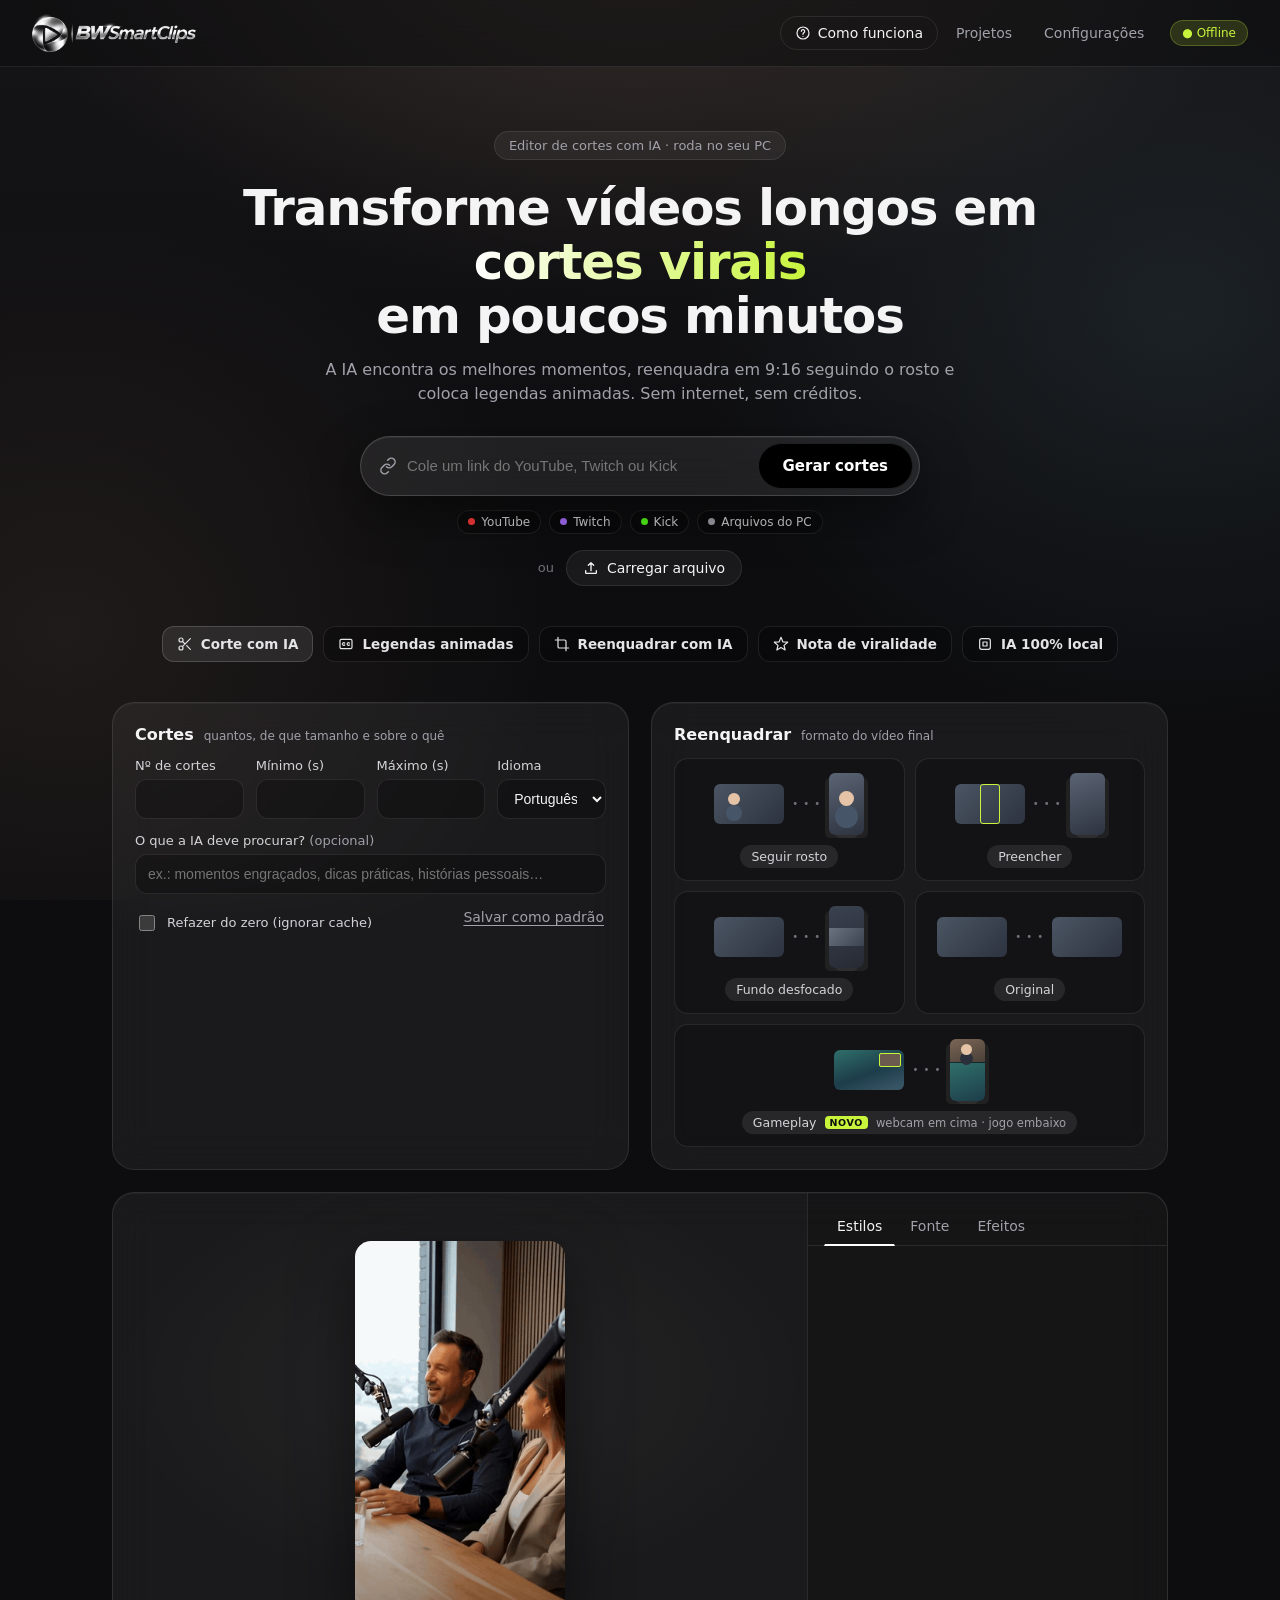
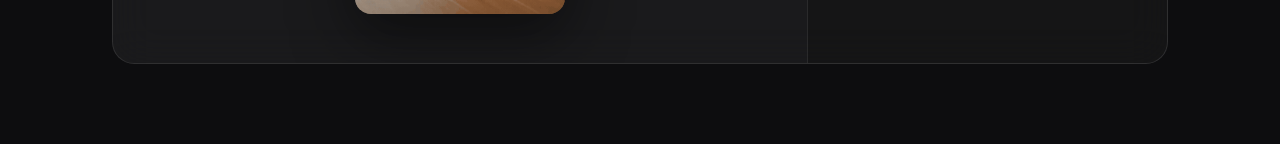
==== ui/index.html @ 06a375eb "Corrige travamento na renderização: fontconfig isolado, limites de tempo e registro do trabalho - ff" ====
<!doctype html>
<html lang="pt-BR">
<head>
  <meta charset="utf-8" />
  <meta name="viewport" content="width=device-width, initial-scale=1" />
  <title>BWSmartClips</title>
  <link rel="icon" href="icone.png" />
  <link rel="stylesheet" href="style.css" />
</head>
<body>
  <div class="bg-glow"></div>
  <header class="topbar">
    <div class="brand">
      <img class="brand-logo" src="logotipo.png" alt="BWSmartClips" />
    </div>
    <nav class="top-actions">
      <button class="nav-link how" id="btn-tour">
        <svg viewBox="0 0 24 24"><circle cx="12" cy="12" r="9"/><path d="M9.5 9.5a2.5 2.5 0 1 1 3.5 2.3c-.6.3-1 .9-1 1.6v.6M12 17h.01"/></svg>
        Como funciona
      </button>
      <button class="nav-link" id="btn-projects">Projetos</button>
      <button class="nav-link" id="btn-settings">Configurações</button>
      <span class="offline-pill" id="mode-pill">● Offline</span>
    </nav>
  </header>

  <div id="tools-banner" class="banner hidden">
    <div><strong>Faltam ferramentas:</strong> <span id="tools-missing"></span></div>
    <button class="pill-btn light" id="btn-banner-install">Instalar ferramentas</button>
  </div>

  <main>
    <section class="hero">
      <span class="eyebrow">Editor de cortes com IA · roda no seu PC</span>
      <h1>Transforme vídeos longos em <span class="hl">cortes virais</span><br />em poucos minutos</h1>
      <p class="sub">A IA encontra os melhores momentos, reenquadra em 9:16 seguindo o rosto e coloca legendas animadas. Sem internet, sem créditos.</p>

      <div class="dropbar" id="dropbar">
        <svg class="link-ico" viewBox="0 0 24 24"><path d="M10 13a5 5 0 0 0 7.07 0l3-3a5 5 0 0 0-7.07-7.07l-1.5 1.5M14 11a5 5 0 0 0-7.07 0l-3 3a5 5 0 0 0 7.07 7.07l1.5-1.5" fill="none" stroke="currentColor" stroke-width="2" stroke-linecap="round"/></svg>
        <input id="source" type="text" placeholder="Cole um link do YouTube, Twitch ou Kick" spellcheck="false" />
        <button class="get-btn" id="btn-start">Gerar cortes</button>
      </div>
      <div class="platforms">
        <span class="plat yt">YouTube</span><span class="plat tw">Twitch</span><span class="plat kk">Kick</span><span class="plat pc">Arquivos do PC</span>
      </div>
      <div class="or-row">
        <span>ou</span>
        <button class="pill-btn" id="btn-pick">
          <svg viewBox="0 0 24 24"><path d="M12 16V4m0 0-4 4m4-4 4 4M4 16v3a1 1 0 0 0 1 1h14a1 1 0 0 0 1-1v-3" fill="none" stroke="currentColor" stroke-width="2" stroke-linecap="round" stroke-linejoin="round"/></svg>
          Carregar arquivo
        </button>
      </div>

      <div class="feature-chips">
        <button class="fchip active" data-goto="sec-clips"><svg viewBox="0 0 24 24"><circle cx="6" cy="6" r="3"/><circle cx="6" cy="18" r="3"/><path d="M20 4 8.12 15.88M14.47 14.48 20 20M8.12 8.12 12 12"/></svg>Corte com IA</button>
        <button class="fchip" data-goto="sec-captions"><svg viewBox="0 0 24 24"><rect x="3" y="5" width="18" height="14" rx="2"/><path d="M10 10.5a2 2 0 1 0 0 3M17 10.5a2 2 0 1 0 0 3"/></svg>Legendas animadas</button>
        <button class="fchip" data-goto="sec-reframe"><svg viewBox="0 0 24 24"><path d="M6 2v14a2 2 0 0 0 2 2h14M18 22V8a2 2 0 0 0-2-2H2"/></svg>Reenquadrar com IA</button>
        <button class="fchip" data-goto="sec-clips"><svg viewBox="0 0 24 24"><path d="M12 2l2.9 6.9L22 9.3l-5.5 4.8L18.2 21 12 17.3 5.8 21l1.7-6.9L2 9.3l7.1-.4z"/></svg>Nota de viralidade</button>
        <button class="fchip" data-goto="sec-clips"><svg viewBox="0 0 24 24"><rect x="4" y="4" width="16" height="16" rx="3"/><path d="M9 9h6v6H9z"/></svg>IA 100% local</button>
      </div>
    </section>

    <section class="studio" id="sec-clips">
      <div class="glass panel">
        <div class="panel-head"><h3>Cortes</h3><span class="muted small">quantos, de que tamanho e sobre o quê</span></div>
        <div class="grid opts">
          <label>Nº de cortes <input id="opt-count" type="number" min="1" max="30" /></label>
          <label>Mínimo (s) <input id="opt-min" type="number" min="5" max="300" /></label>
          <label>Máximo (s) <input id="opt-max" type="number" min="10" max="600" /></label>
          <label>Idioma
            <select id="opt-lang">
              <option value="pt">Português</option>
              <option value="en">Inglês</option>
              <option value="es">Espanhol</option>
              <option value="">Detectar</option>
            </select>
          </label>
        </div>
        <label class="block"><span>O que a IA deve procurar? <span class="muted">(opcional)</span></span>
          <input id="opt-focus" type="text" placeholder="ex.: momentos engraçados, dicas práticas, histórias pessoais…" />
        </label>
        <div class="panel-foot">
          <label class="check"><input id="opt-reanalyze" type="checkbox" /> Refazer do zero (ignorar cache)</label>
          <button class="link" id="btn-save-defaults">Salvar como padrão</button>
        </div>
      </div>

      <div class="glass panel" id="sec-reframe">
        <div class="panel-head"><h3>Reenquadrar</h3><span class="muted small">formato do vídeo final</span></div>
        <input type="hidden" id="opt-reframe" />
        <div class="layouts" id="layouts">
          <button class="layout" data-value="face">
            <div class="lay-art"><div class="lay-src"><i class="face f1"></i></div><span class="dots">• • •</span><div class="lay-out"><i class="face f1 big"></i></div></div>
            <span class="lay-name">Seguir rosto</span>
          </button>
          <button class="layout" data-value="center">
            <div class="lay-art"><div class="lay-src"><i class="frame"></i></div><span class="dots">• • •</span><div class="lay-out fill"></div></div>
            <span class="lay-name">Preencher</span>
          </button>
          <button class="layout" data-value="blur">
            <div class="lay-art"><div class="lay-src"></div><span class="dots">• • •</span><div class="lay-out blur"><i class="mini"></i></div></div>
            <span class="lay-name">Fundo desfocado</span>
          </button>
          <button class="layout" data-value="original">
            <div class="lay-art"><div class="lay-src"></div><span class="dots">• • •</span><div class="lay-src same"></div></div>
            <span class="lay-name">Original</span>
          </button>
          <button class="layout wide" data-value="gameplay">
            <div class="lay-art">
              <div class="lay-src game"><i class="cam"></i></div><span class="dots">• • •</span>
              <div class="lay-out split"><i class="top"><i class="face f1"></i></i><i class="bottom"></i></div>
            </div>
            <span class="lay-name">Gameplay <b class="new">NOVO</b> <em>webcam em cima · jogo embaixo</em></span>
          </button>
        </div>
        <div class="gameplay-opts hidden" id="gameplay-opts">
          <label><span>Tamanho da webcam <span class="muted" id="cam-ratio-label">38%</span></span>
            <input id="opt-cam-ratio" type="range" min="25" max="55" step="1" />
          </label>
          <div class="cam-pos">
            <span id="cam-pos-text" class="muted small">Webcam: detectada automaticamente em cada corte</span>
            <button class="pill-btn" id="btn-mark-cam">Conferir / marcar webcam</button>
            <button class="link hidden" id="btn-auto-cam">Voltar ao automático</button>
          </div>
        </div>
      </div>
    </section>

    <section class="glass captions-studio" id="sec-captions">
      <div class="stage-wrap">
        <div class="stage" id="stage">
          <img class="stage-media" src="podcast.gif" alt="" draggable="false" />
          <div class="stage-shade"></div>
          <div class="stage-caption" id="stage-caption"></div>
        </div>
      </div>
      <div class="cap-panel">
        <div class="cap-tabs">
          <button class="cap-tab active" data-cap="cap-presets">Estilos</button>
          <button class="cap-tab" data-cap="cap-font">Fonte</button>
          <button class="cap-tab" data-cap="cap-effects">Efeitos</button>
        </div>
        <div class="cap-body" id="cap-presets"></div>
        <div class="cap-body hidden" id="cap-font">
          <div class="grid two">
            <label>Cor do texto <input id="cap-color" type="color" /></label>
            <label>Cor de destaque <input id="cap-highlight" type="color" /></label>
            <label>Contorno <input id="cap-outline-color" type="color" /></label>
            <label>Tamanho <input id="cap-size" type="number" min="30" max="160" /></label>
          </div>
          <label class="check"><input id="cap-upper" type="checkbox" /> MAIÚSCULAS</label>
          <label class="check"><input id="cap-italic" type="checkbox" /> Itálico</label>
        </div>
        <div class="cap-body hidden" id="cap-effects">
          <label class="check"><input id="cap-enabled" type="checkbox" /> Mostrar legendas</label>
          <label class="check"><input id="cap-pop" type="checkbox" /> Palavra ativa "pula"</label>
          <div class="grid two">
            <label>Palavras por vez <input id="cap-words" type="number" min="1" max="8" /></label>
            <label>Posição
              <select id="cap-position">
                <option value="bottom">Embaixo</option>
                <option value="middle">Meio</option>
                <option value="top">Em cima</option>
              </select>
            </label>
          </div>
        </div>
      </div>
    </section>

    <section class="glass panel hidden" id="progress-card">
      <div class="progress-head">
        <h3 id="progress-title">Processando…</h3>
        <button class="pill-btn danger" id="btn-cancel">Cancelar</button>
      </div>
      <ol class="stages" id="stages">
        <li data-stage="download">Download</li>
        <li data-stage="probe">Leitura</li>
        <li data-stage="transcribe">Transcrição</li>
        <li data-stage="analyze">IA</li>
        <li data-stage="render">Renderização</li>
      </ol>
      <div class="bar"><div id="bar-fill"></div></div>
      <p class="muted" id="progress-msg"></p>
      <pre class="error hidden" id="progress-error"></pre>
      <div class="actions hidden" id="log-actions">
        <button class="pill-btn" id="btn-open-log">Abrir registro do trabalho</button>
        <span class="muted small">Se precisar de ajuda, envie esse arquivo.</span>
      </div>
      <div class="actions hidden" id="yt-login-actions">
        <button class="primary" id="btn-yt-login-retry">Entrar e tentar de novo</button>
        <span class="muted small">Abre uma janela do próprio app. Você faz login uma vez só.</span>
      </div>
    </section>

    <section id="results" class="hidden">
      <div class="results-head">
        <h2 id="results-title">Cortes</h2>
        <button class="pill-btn" id="btn-open-folder">Abrir pasta</button>
      </div>
      <div class="warnings hidden" id="results-warnings"></div>
      <div class="clips" id="clips"></div>
    </section>
  </main>

  <!-- Projetos -->
  <div class="modal hidden" id="projects-modal">
    <div class="modal-box wide">
      <div class="modal-head">
        <h2>Projetos recentes</h2>
        <button class="ghost" data-close>✕</button>
      </div>
      <div id="projects-list" class="projects"></div>
    </div>
  </div>

  <!-- Configurações -->
  <div class="modal hidden" id="settings-modal">
    <div class="modal-box">
      <div class="modal-head">
        <h2>Configurações</h2>
        <button class="ghost" data-close>✕</button>
      </div>
      <div class="tabs">
        <button class="tab active" data-tab="tab-ai">IA</button>
        <button class="tab" data-tab="tab-transcription">Transcrição</button>
        <button class="tab" data-tab="tab-tools">Ferramentas e modelos</button>
        <button class="tab" data-tab="tab-output">Saída</button>
      </div>

      <div class="tab-body" id="tab-ai">
        <label class="block">Quem escolhe os cortes
          <select id="s-llm">
            <option value="local">IA local — llama.cpp (offline, padrão)</option>
            <option value="ollama">IA local — Ollama já instalado</option>
            <option value="anthropic">Claude (Anthropic) — online, opcional</option>
            <option value="open_ai">OpenAI ou compatível — online, opcional</option>
          </select>
        </label>
        <fieldset data-provider="local">
          <legend>IA local (llama.cpp)</legend>
          <label class="block">Modelo
            <select id="s-llm-model"></select>
          </label>
          <div class="grid three">
            <label>Trechos avaliados <input id="s-llm-candidates" type="number" min="4" max="60" /></label>
            <label>Contexto (tokens) <input id="s-llm-context" type="number" min="2048" max="65536" step="1024" /></label>
            <label><span>Threads <span class="muted">(0 = auto)</span></span><input id="s-llm-threads" type="number" min="0" max="64" /></label>
          </div>
          <p class="muted small">Mais trechos avaliados = cortes melhores, porém mais demora (cerca de 10–30 s por trecho em CPU).</p>
        </fieldset>
        <fieldset data-provider="ollama">
          <legend>Ollama</legend>
          <div class="grid two">
            <label>URL <input id="s-ollama-url" type="text" /></label>
            <label>Modelo <input id="s-ollama-model" type="text" placeholder="qwen3.5:4b" /></label>
          </div>
          <label class="block">Trechos avaliados <input id="s-llm-candidates-2" type="number" min="4" max="60" /></label>
        </fieldset>
        <fieldset data-provider="anthropic">
          <legend>Anthropic (Claude)</legend>
          <label class="block">Chave da API <input id="s-anthropic-key" type="password" placeholder="sk-ant-…" /></label>
          <div class="grid two">
            <label>Modelo <input id="s-anthropic-model" type="text" /></label>
            <label>URL da API <input id="s-anthropic-url" type="text" /></label>
          </div>
        </fieldset>
        <fieldset data-provider="open_ai">
          <legend>OpenAI (ou compatível)</legend>
          <label class="block">Chave da API <input id="s-openai-key" type="password" placeholder="sk-…" /></label>
          <div class="grid two">
            <label>Modelo de chat <input id="s-openai-model" type="text" /></label>
            <label>URL da API <input id="s-openai-url" type="text" /></label>
          </div>
          <p class="muted small">A mesma chave e URL são usadas para a transcrição pela API.</p>
        </fieldset>
      </div>

      <div class="tab-body hidden" id="tab-transcription">
        <label class="block">Motor de transcrição
          <select id="s-engine">
            <option value="local">Whisper local (offline, padrão)</option>
            <option value="open_ai">API OpenAI ou compatível (online, opcional)</option>
          </select>
        </label>
        <fieldset>
          <legend>Whisper local (whisper.cpp)</legend>
          <label class="block">Modelo
            <select id="s-whisper-model"></select>
          </label>
          <label class="block"><span>Threads <span class="muted">(0 = automático)</span></span>
            <input id="s-whisper-threads" type="number" min="0" max="64" />
          </label>
          <label class="check"><input id="s-vad" type="checkbox" /> Pular silêncio e música (detector de voz — mais rápido)</label>
        </fieldset>
        <fieldset>
          <legend>API (opcional)</legend>
          <label class="block">Modelo de transcrição <input id="s-openai-tmodel" type="text" /></label>
          <p class="muted small">Ex.: <code>whisper-1</code> na OpenAI, ou <code>whisper-large-v3</code> no Groq
            (URL <code>https://api.groq.com/openai/v1</code>). Chave e URL ficam na aba IA.</p>
        </fieldset>
      </div>

      <div class="tab-body hidden" id="tab-tools">
        <div id="tools-table" class="tools-table"></div>
        <fieldset>
          <legend>Baixar / atualizar</legend>
          <div class="grid two">
            <label>Modelo de transcrição (Whisper) <select id="install-whisper"></select></label>
            <label>Modelo de IA local <select id="install-llm"></select></label>
          </div>
          <label class="check"><input id="install-vad" type="checkbox" checked /> Detector de voz (1 MB)</label>
          <p class="muted small" id="install-estimate"></p>
          <div class="actions">
            <button class="primary" id="btn-install">Instalar o que falta</button>
            <button class="secondary" id="btn-update">Atualizar ferramentas</button>
            <button class="secondary" id="btn-import">Importar modelos de uma pasta…</button>
            <button class="ghost danger hidden" id="btn-install-cancel">Cancelar</button>
          </div>
          <div class="bar small hidden" id="install-bar"><div id="install-fill"></div></div>
          <p class="muted small" id="install-msg"></p>
        </fieldset>
        <fieldset class="accounts">
          <legend>Contas e downloads</legend>
          <p class="muted small" style="margin:4px 0 2px">O app sempre tenta baixar <b>sem login</b> primeiro. Conecte uma conta só se a
            plataforma bloquear (YouTube pedindo "não sou um robô", VODs só para inscritos etc.). A janela de login é do próprio app.</p>
          <div id="accounts-list"></div>
          <details class="advanced">
            <summary>Avançado: cookies de um navegador ou arquivo cookies.txt</summary>
            <div class="path-row"><label>Arquivo cookies.txt (qualquer plataforma) <input id="s-cookies" type="text" placeholder="exportado com a extensão &quot;Get cookies.txt LOCALLY&quot;" /></label><button class="secondary" data-pick="s-cookies" data-title="Escolha o arquivo cookies.txt">…</button></div>
            <label class="block">Ou ler cookies do navegador
              <select id="s-cookies-browser">
                <option value="">Automático (tenta Firefox, Edge, Chrome…)</option>
                <option value="firefox">Firefox (recomendado)</option>
                <option value="edge">Microsoft Edge</option>
                <option value="chrome">Google Chrome</option>
                <option value="brave">Brave</option>
                <option value="opera">Opera</option>
              </select>
            </label>
            <p class="muted small">No Windows, Chrome e Edge costumam bloquear a leitura dos cookies; prefira a conta conectada acima, o Firefox ou o cookies.txt.</p>
          </details>
        </fieldset>
        <fieldset>
          <legend>Caminhos manuais <span class="muted">(deixe vazio para detectar)</span></legend>
          <div class="path-row"><label>ffmpeg <input id="s-ffmpeg" type="text" /></label><button class="secondary" data-pick="s-ffmpeg">…</button></div>
          <div class="path-row"><label>ffprobe <input id="s-ffprobe" type="text" /></label><button class="secondary" data-pick="s-ffprobe">…</button></div>
          <div class="path-row"><label>yt-dlp <input id="s-ytdlp" type="text" /></label><button class="secondary" data-pick="s-ytdlp">…</button></div>
          <div class="path-row"><label>whisper-cli <input id="s-whisper" type="text" /></label><button class="secondary" data-pick="s-whisper">…</button></div>
          <div class="path-row"><label>llama-server <input id="s-llama" type="text" /></label><button class="secondary" data-pick="s-llama">…</button></div>
        </fieldset>
      </div>

      <div class="tab-body hidden" id="tab-output">
        <div class="path-row"><label>Pasta dos projetos <input id="s-output" type="text" /></label><button class="secondary" id="btn-pick-output">…</button></div>
        <div class="grid two">
          <label>Resolução vertical
            <select id="s-height">
              <option value="1920">1080 × 1920 (Full HD)</option>
              <option value="1280">720 × 1280 (mais rápido)</option>
            </select>
          </label>
          <label>Velocidade do encoder
            <select id="s-preset">
              <option value="ultrafast">ultrafast</option>
              <option value="superfast">superfast</option>
              <option value="veryfast">veryfast</option>
              <option value="faster">faster</option>
              <option value="fast">fast</option>
              <option value="medium">medium</option>
              <option value="slow">slow (melhor qualidade)</option>
            </select>
          </label>
          <label>Qualidade (CRF, menor = melhor)
            <input id="s-crf" type="number" min="14" max="32" />
          </label>
        </div>
        <fieldset>
          <legend>Cache</legend>
          <label class="check"><input id="s-cache" type="checkbox" /> Reaproveitar transcrições, análises e downloads já feitos</label>
          <div class="actions"><button class="secondary" id="btn-clear-cache">Limpar cache</button></div>
        </fieldset>
      </div>

      <div class="modal-foot">
        <span class="muted small" id="settings-status"></span>
        <button class="primary" id="btn-save-settings">Salvar</button>
      </div>
    </div>
  </div>

  <!-- Assistente de primeira abertura -->
  <div class="modal hidden" id="setup-modal">
    <div class="modal-box">
      <div class="modal-head">
        <h2 class="welcome"><img src="icone.png" alt="" /> Bem-vindo ao BWSmartClips</h2>
      </div>
      <div class="tab-body">
        <p>O BWSmartClips funciona <b>100% offline</b>: transcrição, IA que escolhe os cortes, legendas e
          renderização rodam no seu computador. Para isso, ele precisa baixar algumas ferramentas e modelos
          <b>uma única vez</b>.</p>
        <label class="block">Transcrição (Whisper)
          <select id="setup-whisper"></select>
        </label>
        <label class="block">IA que escolhe os cortes
          <select id="setup-llm"></select>
        </label>
        <label class="check"><input id="setup-vad" type="checkbox" checked /> Detector de voz (deixa a transcrição mais rápida)</label>
        <div class="space-info" id="setup-space"></div>
        <div class="bar small hidden" id="setup-bar"><div id="setup-fill"></div></div>
        <p class="muted small" id="setup-msg"></p>
        <p class="muted small">Sem internet neste PC? Baixe os arquivos em outro computador, copie para um pendrive e use
          <b>Importar modelos</b>. As APIs online (Claude/OpenAI) continuam opcionais em Configurações.</p>
      </div>
      <div class="modal-foot">
        <button class="link" id="setup-skip">Pular por enquanto</button>
        <div class="actions tight">
          <button class="secondary" id="setup-import">Importar modelos…</button>
          <button class="primary" id="setup-go">Baixar e instalar</button>
        </div>
      </div>
    </div>
  </div>

  <!-- Marcar a webcam (layout Gameplay) -->
  <div class="modal hidden" id="facecam-modal">
    <div class="modal-box wide">
      <div class="modal-head">
        <h2>Onde está a webcam?</h2>
        <button class="ghost" data-close>✕</button>
      </div>
      <div class="tab-body">
        <p class="muted small" id="fc-hint">Arraste para desenhar um retângulo em volta da webcam do streamer. Arraste o retângulo para movê-lo.</p>
        <div class="fc-stage" id="fc-stage">
          <img id="fc-img" alt="" draggable="false" />
          <div id="fc-box" class="hidden"><span>Webcam</span></div>
          <div class="fc-loading" id="fc-loading">Lendo o vídeo e procurando a webcam…</div>
        </div>
      </div>
      <div class="modal-foot">
        <button class="ghost" id="fc-detect">Usar a detecção automática</button>
        <button class="primary" id="fc-save">Usar esta posição</button>
      </div>
    </div>
  </div>

  <!-- Tour "Como funciona" -->
  <div id="tour" class="hidden">
    <div id="tour-spot"></div>
    <div id="tour-card" role="dialog" aria-live="polite">
      <div class="tour-top"><span id="tour-count"></span><button class="tour-x" id="tour-skip" title="Fechar">✕</button></div>
      <h3 id="tour-title"></h3>
      <p id="tour-text"></p>
      <div class="tour-bottom">
        <div class="tour-dots" id="tour-dots"></div>
        <div class="tour-btns">
          <button class="ghost" id="tour-prev">Voltar</button>
          <button class="primary" id="tour-next">Próximo</button>
        </div>
      </div>
    </div>
  </div>

  <div id="toast" class="toast hidden"></div>
  <script src="app.js"></script>
</body>
</html>
---- ui/style.css ----
/* BWSmartClips — visual escuro, "vidro fosco", pílulas e nota de viralidade em verde-limão. */
@font-face { font-family: "Montserrat"; src: url("fonts/Montserrat-ExtraBold.ttf") format("truetype"); font-weight: 800 900; }
:root {
  --bg: #0d0d0f;
  --glass: rgba(255, 255, 255, 0.055);
  --glass-2: rgba(255, 255, 255, 0.085);
  --glass-hi: rgba(255, 255, 255, 0.14);
  --line: rgba(255, 255, 255, 0.09);
  --line-2: rgba(255, 255, 255, 0.16);
  --text: #f4f4f5;
  --muted: #a1a1aa;
  --dim: #71717a;
  --lime: #c8f53c;
  --lime-dim: rgba(200, 245, 60, 0.14);
  --danger: #ff6b81;
  --ok: #4ade80;
  --warn: #fbbf24;
  --r-lg: 22px;
  --r-md: 14px;
  font-family: "Inter", "Segoe UI Variable", "Segoe UI", system-ui, -apple-system, Roboto, sans-serif;
  color-scheme: dark;
}

* { box-sizing: border-box; }
html { scroll-behavior: smooth; }
body { margin: 0; background: var(--bg); color: var(--text); min-height: 100vh; overflow-x: hidden; }
.hidden { display: none !important; }
.muted { color: var(--muted); }
.small { font-size: 12px; }
code { background: var(--glass-2); padding: 1px 6px; border-radius: 6px; }
svg { width: 16px; height: 16px; flex: none; }
.fchip svg, .layout svg, .nav-link.how svg { fill: none; stroke: currentColor; stroke-width: 1.8; stroke-linecap: round; stroke-linejoin: round; }

/* fundo: brilhos quentes e frios, como uma sala de estúdio */
.bg-glow { position: fixed; inset: 0; z-index: -1; pointer-events: none;
  background:
    radial-gradient(900px 520px at 50% -8%, rgba(120, 98, 84, 0.34), transparent 70%),
    radial-gradient(700px 600px at 92% 35%, rgba(52, 72, 82, 0.30), transparent 70%),
    radial-gradient(700px 600px at 5% 70%, rgba(84, 66, 58, 0.26), transparent 70%),
    linear-gradient(180deg, #151416 0%, #0d0d0f 60%); }

/* ---------- topo ---------- */
.topbar { position: sticky; top: 0; z-index: 10; display: flex; justify-content: space-between; align-items: center;
  padding: 14px 32px; background: rgba(13, 13, 15, 0.55); backdrop-filter: blur(18px); border-bottom: 1px solid var(--line); }
.brand { display: flex; align-items: center; gap: 10px; font-size: 16px; letter-spacing: .2px; }
.logo { width: 30px; height: 30px; border-radius: 9px; background: #fff; display: grid; place-items: center; }
.logo span { width: 9px; height: 16px; border-radius: 3px; background: #0d0d0f; position: relative; }
.logo span::after { content: ""; position: absolute; left: 2.5px; top: 4.5px; border-left: 5px solid var(--lime); border-top: 3.5px solid transparent; border-bottom: 3.5px solid transparent; }
.top-actions { display: flex; align-items: center; gap: 4px; }
.nav-link { background: none; border: 0; color: var(--muted); padding: 8px 14px; border-radius: 999px; }
.nav-link:hover { color: var(--text); background: var(--glass); }
.offline-pill { margin-left: 8px; font-size: 12px; color: var(--lime); background: var(--lime-dim); border: 1px solid rgba(200,245,60,.25); padding: 5px 11px; border-radius: 999px; }
.offline-pill.online { color: #93c5fd; background: rgba(147,197,253,.1); border-color: rgba(147,197,253,.25); }

main { max-width: 1120px; margin: 0 auto; padding: 0 32px 80px; display: flex; flex-direction: column; gap: 22px; }

/* ---------- botões ---------- */
button { font: inherit; cursor: pointer; color: var(--text); border: 1px solid transparent; border-radius: 999px; padding: 9px 16px; font-size: 14px; background: none; transition: background .15s, border-color .15s, transform .05s, opacity .15s; white-space: nowrap; }
button:active { transform: translateY(1px); }
button:disabled { opacity: .45; cursor: default; }
.pill-btn { display: inline-flex; align-items: center; gap: 8px; background: var(--glass); border-color: var(--line); }
.pill-btn:hover { background: var(--glass-2); border-color: var(--line-2); }
.pill-btn.light { background: #fff; color: #0d0d0f; font-weight: 600; }
.pill-btn.danger, button.danger { color: var(--danger); }
button.primary { background: #fff; color: #0d0d0f; font-weight: 600; }
button.primary:hover { background: #e9e9ec; }
button.secondary { background: var(--glass); border-color: var(--line); }
button.secondary:hover { background: var(--glass-2); }
button.ghost { background: transparent; border-color: var(--line); }
button.ghost:hover { background: var(--glass); }
button.link { background: none; border: 0; color: var(--muted); text-decoration: underline; text-underline-offset: 3px; padding: 6px 2px; border-radius: 0; }
button.link:hover { color: var(--text); }
.actions { display: flex; gap: 10px; align-items: center; margin-top: 16px; flex-wrap: wrap; }
.actions.tight { margin-top: 0; }

/* ---------- campos ---------- */
input[type=text], input[type=number], input[type=password], select {
  width: 100%; height: 40px; padding: 0 12px; font-size: 14px; color: var(--text);
  background: rgba(0, 0, 0, 0.28); border: 1px solid var(--line); border-radius: 12px; outline: none; transition: border-color .15s; }
input:focus, select:focus { border-color: var(--line-2); background: rgba(0,0,0,.38); }
select option { background: #1c1c20; }
input[type=color] { width: 100%; height: 40px; padding: 4px; border-radius: 12px; border: 1px solid var(--line); background: rgba(0,0,0,.28); cursor: pointer; }
input[type=checkbox] { accent-color: var(--lime); width: 16px; height: 16px; }
label { display: flex; flex-direction: column; gap: 6px; font-size: 13px; color: #d4d4d8; }
label.block { margin-top: 14px; }
label.check { flex-direction: row; align-items: center; gap: 9px; margin-top: 12px; color: #d4d4d8; }
.grid { display: grid; gap: 12px; }
.grid.opts { grid-template-columns: repeat(4, 1fr); }
.grid.two { grid-template-columns: 1fr 1fr; margin-top: 12px; }
.grid.three { grid-template-columns: repeat(3, 1fr); margin-top: 12px; }
.path-row { display: flex; gap: 8px; align-items: end; margin-top: 10px; }
.path-row label { flex: 1; }
.path-row button { height: 40px; border-radius: 12px; }
fieldset { border: 1px solid var(--line); border-radius: var(--r-md); margin: 16px 0 0; padding: 12px 16px 16px; }
legend { color: var(--muted); font-size: 12px; padding: 0 6px; }

/* ---------- herói ---------- */
.hero { display: flex; flex-direction: column; align-items: center; text-align: center; padding: 64px 0 18px; }
.eyebrow { font-size: 13px; color: var(--muted); padding: 6px 14px; border-radius: 999px; background: var(--glass); border: 1px solid var(--line); }
.hero h1 { font-size: clamp(32px, 3.9vw, 50px); line-height: 1.08; letter-spacing: -1.2px; margin: 22px 0 14px; font-weight: 700; }
.hero h1 .hl { white-space: nowrap; background: linear-gradient(90deg, #fff 0%, var(--lime) 100%); -webkit-background-clip: text; background-clip: text; color: transparent; }
.sub { max-width: 640px; color: var(--muted); font-size: 16px; line-height: 1.5; margin: 0 0 30px; }

.dropbar { display: flex; align-items: center; gap: 10px; width: min(560px, 100%); padding: 6px 6px 6px 18px;
  border-radius: 999px; background: rgba(255,255,255,.08); border: 1px solid var(--line-2);
  box-shadow: 0 18px 50px rgba(0,0,0,.45), inset 0 1px 0 rgba(255,255,255,.06); backdrop-filter: blur(16px); transition: border-color .2s, box-shadow .2s; }
.dropbar:focus-within { border-color: rgba(255,255,255,.3); }
.dropbar.dragging { border-color: var(--lime); box-shadow: 0 0 0 4px var(--lime-dim), 0 18px 50px rgba(0,0,0,.45); }
.dropbar .link-ico { color: var(--muted); width: 18px; height: 18px; }
.dropbar input { flex: 1; background: none; border: 0; height: 44px; padding: 0; font-size: 15px; }
.dropbar input:focus { background: none; }
.get-btn { background: #000; color: #fff; font-weight: 600; font-size: 15px; padding: 13px 24px; border: 1px solid rgba(255,255,255,.12); }
.get-btn:hover { background: #18181b; }
.or-row { display: flex; align-items: center; gap: 12px; margin-top: 16px; color: var(--dim); font-size: 13px; }

.feature-chips { display: flex; gap: 10px; flex-wrap: wrap; justify-content: center; margin-top: 40px; }
.fchip { display: inline-flex; align-items: center; gap: 8px; padding: 9px 14px; border-radius: 12px; font-size: 13.5px; font-weight: 600;
  background: rgba(0,0,0,.25); border: 1px solid var(--line); color: #e4e4e7; }
.fchip:hover, .fchip.active { background: var(--glass-2); border-color: var(--line-2); }

/* ---------- painéis ---------- */
.glass { background: var(--glass); border: 1px solid var(--line); border-radius: var(--r-lg); backdrop-filter: blur(20px);
  box-shadow: inset 0 1px 0 rgba(255,255,255,.04); }
.panel { padding: 22px; }
.panel-head { display: flex; align-items: baseline; gap: 10px; margin-bottom: 14px; }
.panel-head h3, .progress-head h3 { margin: 0; font-size: 16px; }
.panel-foot { display: flex; justify-content: space-between; align-items: center; margin-top: 6px; }
.studio { display: grid; grid-template-columns: 1fr 1fr; gap: 22px; scroll-margin-top: 80px; }
#sec-reframe, #sec-captions { scroll-margin-top: 80px; }

/* layouts de reenquadramento (antes → depois) */
.layouts { display: grid; grid-template-columns: 1fr 1fr; gap: 10px; }
.layout { display: flex; flex-direction: column; align-items: center; gap: 10px; padding: 14px 10px 12px; border-radius: var(--r-md);
  background: rgba(0,0,0,.22); border: 1px solid var(--line); }
.layout:hover { border-color: var(--line-2); }
.layout.active { border-color: #fff; background: rgba(255,255,255,.07); }
.lay-art { display: flex; align-items: center; gap: 8px; height: 62px; }
.lay-src { width: 70px; height: 40px; border-radius: 6px; background: linear-gradient(135deg, #4b5563, #2d3340); position: relative; overflow: hidden; }
.lay-src.same { width: 70px; }
.lay-out { width: 35px; height: 62px; border-radius: 6px; background: linear-gradient(160deg, #5b6474, #2d3340); position: relative; overflow: hidden;
  box-shadow: -5px 4px 0 -1px rgba(255,255,255,.06), 5px 4px 0 -1px rgba(255,255,255,.06); }
.lay-out.blur { background: linear-gradient(160deg, #3b4250, #262a33); }
.lay-out.blur .mini { position: absolute; left: 0; right: 0; top: 22px; height: 18px; background: linear-gradient(135deg, #6b7280, #3b4250); }
.dots { color: var(--dim); font-size: 10px; letter-spacing: 1px; }
.face { position: absolute; width: 12px; height: 12px; border-radius: 50%; background: #e5c3a6; left: 14px; top: 9px; box-shadow: 0 14px 0 2px #475569; }
.face.big { width: 15px; height: 15px; left: 10px; top: 18px; box-shadow: 0 18px 0 4px #475569; }
.frame { position: absolute; left: 25px; top: 0; width: 20px; height: 100%; border: 1.5px solid var(--lime); border-radius: 3px; }
.lay-name { font-size: 12.5px; color: #d4d4d8; background: var(--glass-2); padding: 4px 11px; border-radius: 999px; }
.layout.active .lay-name { background: #fff; color: #0d0d0f; font-weight: 600; }

/* estúdio de legendas */
.captions-studio { display: grid; grid-template-columns: 1fr 360px; gap: 0; overflow: hidden; }
.stage-wrap { display: grid; place-items: center; padding: 28px; background: radial-gradient(500px 300px at 50% 40%, rgba(255,255,255,.05), transparent 70%); }
.stage { position: relative; width: 210px; aspect-ratio: 9 / 16; border-radius: 16px; overflow: hidden;
  background: linear-gradient(180deg, #4a3f36 0%, #2b2622 55%, #1d1a18 100%); box-shadow: 0 20px 60px rgba(0,0,0,.5); }
.stage-person { position: absolute; left: 50%; bottom: -10px; transform: translateX(-50%); width: 120px; height: 230px;
  background: radial-gradient(circle at 50% 22%, #d6b08f 0 28px, transparent 29px), radial-gradient(ellipse 60px 90px at 50% 100%, #3f4652 0 98%, transparent 100%); }
.stage-caption { position: absolute; left: 8px; right: 8px; text-align: center; font-family: "Montserrat", "Arial Black", sans-serif;
  font-weight: 900; font-size: 17px; line-height: 1.2; letter-spacing: .2px; }
.stage-caption.pos-bottom { bottom: 24%; }
.stage-caption.pos-middle { top: 50%; transform: translateY(-50%); }
.stage-caption.pos-top { top: 16%; }
.stage-caption .line { display: inline; }
.stage-caption .boxed { padding: 3px 7px; border-radius: 6px; }

.cap-panel { border-left: 1px solid var(--line); background: rgba(0,0,0,.18); display: flex; flex-direction: column; min-height: 470px; }
.cap-tabs { display: flex; gap: 2px; padding: 14px 16px 0; border-bottom: 1px solid var(--line); }
.cap-tab { border-radius: 0; padding: 10px 12px; color: var(--muted); border-bottom: 2px solid transparent; margin-bottom: -1px; }
.cap-tab.active { color: var(--text); border-bottom-color: #fff; }
.cap-body { padding: 14px 16px 18px; overflow: auto; max-height: 470px; }
#cap-presets { display: flex; flex-direction: column; gap: 4px; }
.preset { display: flex; flex-direction: column; align-items: center; gap: 6px; padding: 0; border: 0; background: none; border-radius: 0; }
.preset .pv { width: 100%; height: 46px; display: flex; align-items: center; justify-content: center; flex-wrap: nowrap; overflow: hidden; border-radius: 10px; background: rgba(255,255,255,.07);
  border: 2px solid transparent; font-family: "Montserrat", "Arial Black", sans-serif; font-weight: 900; font-size: 14px; letter-spacing: .3px; }
.preset:hover .pv { background: rgba(255,255,255,.11); }
.preset.active .pv { border-color: #fff; }
.preset .nm { font-size: 12.5px; color: var(--muted); margin-bottom: 6px; }
.preset.active .nm { color: var(--text); }
.pv .line { display: inline-block !important; margin: 0 !important; white-space: nowrap; }
.pv .line span, .stage-caption .line span { display: inline-block; margin: 0 1px; }
.pv .boxed { padding: 3px 8px; border-radius: 5px; }

/* ---------- progresso ---------- */
.progress-head, .results-head { display: flex; justify-content: space-between; align-items: center; }
.results-head h2 { margin: 0; font-size: 20px; }
.stages { display: flex; gap: 8px; list-style: none; padding: 0; margin: 16px 0; flex-wrap: wrap; }
.stages li { padding: 6px 12px; border-radius: 999px; background: rgba(0,0,0,.25); color: var(--muted); font-size: 12px; border: 1px solid var(--line); }
.stages li.active { color: #0d0d0f; background: #fff; border-color: #fff; font-weight: 600; }
.stages li.done { color: var(--lime); border-color: rgba(200,245,60,.35); }
.stages li.skip { opacity: .35; }
.bar { height: 8px; background: rgba(0,0,0,.35); border-radius: 999px; overflow: hidden; }
.bar.small { height: 6px; margin-top: 12px; }
.bar > div { height: 100%; width: 0; border-radius: 999px; background: linear-gradient(90deg, #fff, var(--lime)); transition: width .3s; }
pre.error { white-space: pre-wrap; background: rgba(255,107,129,.08); border: 1px solid rgba(255,107,129,.35); color: #fecdd3; padding: 12px; border-radius: 12px; font-size: 12px; max-height: 240px; overflow: auto; }

/* ---------- resultados ---------- */
#results { scroll-margin-top: 80px; }
.clips { display: grid; grid-template-columns: repeat(auto-fill, minmax(220px, 1fr)); gap: 18px; margin-top: 16px; }
.clip { display: flex; flex-direction: column; border-radius: 18px; overflow: hidden; background: var(--glass); border: 1px solid var(--line); transition: transform .15s, border-color .15s; }
.clip:hover { transform: translateY(-2px); border-color: var(--line-2); }
.clip .video-wrap { position: relative; background: #000; aspect-ratio: 9 / 16; }
.clip.wide .video-wrap { aspect-ratio: 16 / 9; }
.clip video, .clip img.fallback { width: 100%; height: 100%; object-fit: cover; display: block; }
.clip img.fallback { cursor: pointer; }
.score { position: absolute; left: 12px; bottom: 12px; display: flex; flex-direction: column; align-items: center; padding: 5px 9px 4px;
  border-radius: 10px; background: rgba(20,20,22,.78); backdrop-filter: blur(8px); border: 1px solid rgba(255,255,255,.08); pointer-events: none; }
.score small { font-size: 8.5px; letter-spacing: 1px; color: #a1a1aa; font-weight: 600; }
.score b { font-size: 19px; line-height: 1.05; color: var(--lime); }
.score.mid b { color: #e8f59a; }
.score.low b { color: #d4d4d8; }
.clip .body { padding: 14px; display: flex; flex-direction: column; gap: 7px; flex: 1; }
.clip h3 { margin: 0; font-size: 14.5px; line-height: 1.35; }
.clip .meta { font-size: 12px; color: var(--dim); }
.clip .reason { font-size: 12.5px; color: var(--muted); line-height: 1.4; }
.clip .tags { font-size: 12px; color: var(--lime); opacity: .85; }
.clip .row { display: flex; gap: 6px; margin-top: auto; padding-top: 6px; }
.clip .row button { flex: 1; padding: 7px 6px; font-size: 12.5px; background: rgba(0,0,0,.25); border: 1px solid var(--line); }
.clip .row button:hover { background: var(--glass-2); }
.warnings { margin-top: 14px; padding: 12px 16px; border-radius: var(--r-md); background: rgba(251,191,36,.07); border: 1px solid rgba(251,191,36,.3); color: #fde68a; font-size: 13px; }
.warnings p { margin: 4px 0; }

/* ---------- aviso de ferramentas ---------- */
.banner { max-width: 1056px; margin: 16px auto 0; padding: 10px 12px 10px 18px; border-radius: 999px; background: rgba(251,191,36,.08);
  border: 1px solid rgba(251,191,36,.3); display: flex; justify-content: space-between; align-items: center; gap: 16px; font-size: 13.5px; }

/* ---------- modais ---------- */
.modal { position: fixed; inset: 0; background: rgba(0,0,0,.6); backdrop-filter: blur(6px); display: grid; place-items: center; z-index: 20; padding: 24px; }
.modal-box { background: #18181b; border: 1px solid var(--line-2); border-radius: 22px; width: min(720px, 100%); max-height: 90vh; display: flex; flex-direction: column; box-shadow: 0 30px 80px rgba(0,0,0,.6); }
.modal-box.wide { width: min(900px, 100%); }
.modal-head, .modal-foot { display: flex; justify-content: space-between; align-items: center; padding: 16px 22px; }
.modal-head { border-bottom: 1px solid var(--line); }
.modal-head h2 { margin: 0; font-size: 18px; }
.modal-foot { border-top: 1px solid var(--line); }
.tabs { display: flex; gap: 4px; padding: 12px 22px 0; }
.tab { color: var(--muted); }
.tab.active { color: #0d0d0f; background: #fff; font-weight: 600; }
.tab-body { padding: 6px 22px 22px; overflow: auto; }
.tools-table { display: grid; grid-template-columns: 140px 1fr; gap: 8px 12px; font-size: 13px; margin-top: 14px; }
.tools-table .ok { color: var(--ok); }
.tools-table .bad { color: var(--danger); }
.tools-table .path { color: var(--muted); word-break: break-all; }
.projects { padding: 16px 22px; overflow: auto; display: flex; flex-direction: column; gap: 10px; }
.project { display: flex; gap: 14px; align-items: center; padding: 10px; border: 1px solid var(--line); border-radius: 14px; cursor: pointer; background: rgba(255,255,255,.03); }
.project:hover { border-color: var(--line-2); background: var(--glass); }
.project img { width: 54px; height: 96px; object-fit: cover; border-radius: 8px; background: #000; }
.project .info { flex: 1; }
.project .info b { display: block; margin-bottom: 4px; }
.space-info { margin-top: 16px; padding: 12px 14px; border-radius: 12px; background: rgba(0,0,0,.3); border: 1px solid var(--line); font-size: 13px; }
.space-info.bad { border-color: var(--danger); color: #fecdd3; }
#setup-modal p { line-height: 1.55; font-size: 14px; color: #d4d4d8; }

.toast { position: fixed; bottom: 26px; left: 50%; transform: translateX(-50%); background: #fff; color: #0d0d0f; font-weight: 500;
  padding: 10px 18px; border-radius: 999px; z-index: 30; font-size: 14px; box-shadow: 0 10px 30px rgba(0,0,0,.4); }

@media (max-width: 1080px) {
  .studio { grid-template-columns: 1fr; }
  .captions-studio { grid-template-columns: 1fr; }
  .cap-panel { border-left: 0; border-top: 1px solid var(--line); }
}

/* plataformas aceitas */
.platforms { display: flex; gap: 8px; margin-top: 14px; flex-wrap: wrap; justify-content: center; }
.plat { font-size: 12px; padding: 4px 10px; border-radius: 999px; background: rgba(0,0,0,.25); border: 1px solid var(--line); color: #d4d4d8; display: inline-flex; align-items: center; gap: 6px; }
.plat::before { content: ""; width: 7px; height: 7px; border-radius: 50%; }
.plat.yt::before { background: #ff3b3b; }
.plat.tw::before { background: #a970ff; }
.plat.kk::before { background: #53fc18; }
.plat.pc::before { background: #a1a1aa; }
.nav-link.how { display: inline-flex; align-items: center; gap: 7px; color: var(--text); border: 1px solid var(--line); }
.yt-status { display: flex; align-items: center; gap: 10px; margin-top: 12px; flex-wrap: wrap; }
.yt-status #yt-status-text { flex: 1; }
.yt-status .on { color: var(--ok); }

/* tour guiado */
#tour { position: fixed; inset: 0; z-index: 40; }
#tour-spot { position: fixed; border-radius: 18px; box-shadow: 0 0 0 9999px rgba(5, 5, 7, 0.72), 0 0 0 2px rgba(255,255,255,.85);
  transition: all .35s cubic-bezier(.2,.8,.2,1); pointer-events: none; }
#tour-card { position: fixed; width: 360px; padding: 18px 18px 14px; border-radius: 18px; background: #1c1c20; border: 1px solid var(--line-2);
  box-shadow: 0 24px 70px rgba(0,0,0,.6); transition: top .35s cubic-bezier(.2,.8,.2,1), left .35s cubic-bezier(.2,.8,.2,1); }
#tour-card h3 { margin: 6px 0 6px; font-size: 17px; }
#tour-card p { margin: 0 0 14px; color: #d4d4d8; font-size: 14px; line-height: 1.55; }
#tour-card p b { color: #fff; }
.tour-top { display: flex; justify-content: space-between; align-items: center; }
#tour-count { font-size: 12px; font-weight: 600; color: var(--lime); background: var(--lime-dim); padding: 3px 9px; border-radius: 999px; }
.tour-x { padding: 4px 8px; color: var(--muted); }
.tour-x:hover { color: var(--text); background: var(--glass); }
.tour-bottom { display: flex; justify-content: space-between; align-items: center; }
.tour-dots { display: flex; gap: 5px; }
.tour-dots i { width: 6px; height: 6px; border-radius: 50%; background: rgba(255,255,255,.2); transition: all .2s; }
.tour-dots i.on { width: 18px; border-radius: 4px; background: #fff; }
.tour-btns { display: flex; gap: 8px; }
.tour-btns button { padding: 8px 14px; font-size: 13.5px; }

/* marca */
.brand-logo { height: 38px; width: auto; display: block; }
h2.welcome { display: flex; align-items: center; gap: 10px; }
h2.welcome img { width: 30px; height: 30px; }

/* contas */
.account { display: flex; align-items: center; gap: 12px; padding: 12px 0; border-bottom: 1px solid var(--line); }
.account:last-child { border-bottom: 0; }
.account .acc-logo { width: 34px; height: 34px; border-radius: 10px; display: grid; place-items: center; font-weight: 800; font-size: 13px; color: #fff; flex: none; }
.acc-logo.youtube { background: #ff0033; }
.acc-logo.twitch { background: #9146ff; }
.acc-logo.kick { background: #53fc18; color: #0b0b0b; }
.account .acc-info { flex: 1; display: flex; flex-direction: column; gap: 2px; }
.account .acc-info b { font-size: 14px; }
.account .acc-info span { font-size: 12px; color: var(--muted); }
.account .acc-info span.on { color: var(--ok); }
.account button { padding: 7px 14px; font-size: 13px; }
details.advanced { margin-top: 8px; }
details.advanced summary { cursor: pointer; color: var(--muted); font-size: 13px; padding: 6px 0; }
details.advanced summary:hover { color: var(--text); }

/* prévia com vídeo real de podcast (GIF em loop, sem áudio) */
.stage-media { position: absolute; inset: 0; width: 100%; height: 100%; object-fit: cover; user-select: none; }
.stage-shade { position: absolute; inset: 0; background: linear-gradient(180deg, rgba(0,0,0,0) 45%, rgba(0,0,0,.35) 100%); pointer-events: none; }
.stage-caption { z-index: 2; }

/* layout Gameplay */
.layout.wide { grid-column: span 2; }
.layout.wide .lay-name em { font-style: normal; color: var(--muted); font-size: 11.5px; margin-left: 4px; }
.layout.wide.active .lay-name em { color: #3f3f46; }
.lay-src.game { background: linear-gradient(160deg, #2f6f6a, #1d3d4a 55%, #3d5a6b); }
.lay-src .cam { position: absolute; right: 3px; top: 3px; width: 22px; height: 14px; border: 1.5px solid var(--lime); border-radius: 2px; background: #6b5b4f; }
.lay-out.split { display: flex; flex-direction: column; background: none; }
.lay-out.split .top { position: relative; height: 38%; background: linear-gradient(160deg, #7a6656, #4b4038); display: block; }
.lay-out.split .top .face { left: 11px; top: 5px; width: 11px; height: 11px; box-shadow: 0 9px 0 1px #2b2f3a; }
.lay-out.split .bottom { flex: 1; background: linear-gradient(160deg, #2f6f6a, #1d3d4a); display: block; border-top: 1px solid rgba(0,0,0,.4); }
.gameplay-opts { margin-top: 12px; padding: 14px; border-radius: var(--r-md); background: rgba(0,0,0,.22); border: 1px solid var(--line); }
.gameplay-opts input[type=range] { width: 100%; accent-color: var(--lime); }
.cam-pos { display: flex; align-items: center; gap: 10px; margin-top: 10px; flex-wrap: wrap; }
.cam-pos #cam-pos-text { flex: 1; min-width: 180px; }
.cam-pos .on { color: var(--lime); }
.fc-stage { position: relative; margin-top: 10px; border-radius: 12px; overflow: hidden; background: #000; user-select: none; cursor: crosshair; min-height: 200px; }
.fc-stage img { display: block; width: 100%; height: auto; }
#fc-box { position: absolute; border: 2px solid var(--lime); background: rgba(200,245,60,.12); box-shadow: 0 0 0 9999px rgba(0,0,0,.45); cursor: move; }
#fc-box span { position: absolute; top: -24px; left: -2px; background: var(--lime); color: #0d0d0f; font-size: 11px; font-weight: 700; padding: 2px 7px; border-radius: 6px 6px 6px 0; }
.fc-loading { position: absolute; inset: 0; display: grid; place-items: center; color: var(--muted); font-size: 14px; background: rgba(0,0,0,.6); }
.lay-name .new { font-size: 9.5px; letter-spacing: .6px; background: var(--lime); color: #0d0d0f; padding: 1px 5px; border-radius: 4px; margin-left: 4px; vertical-align: 1px; }
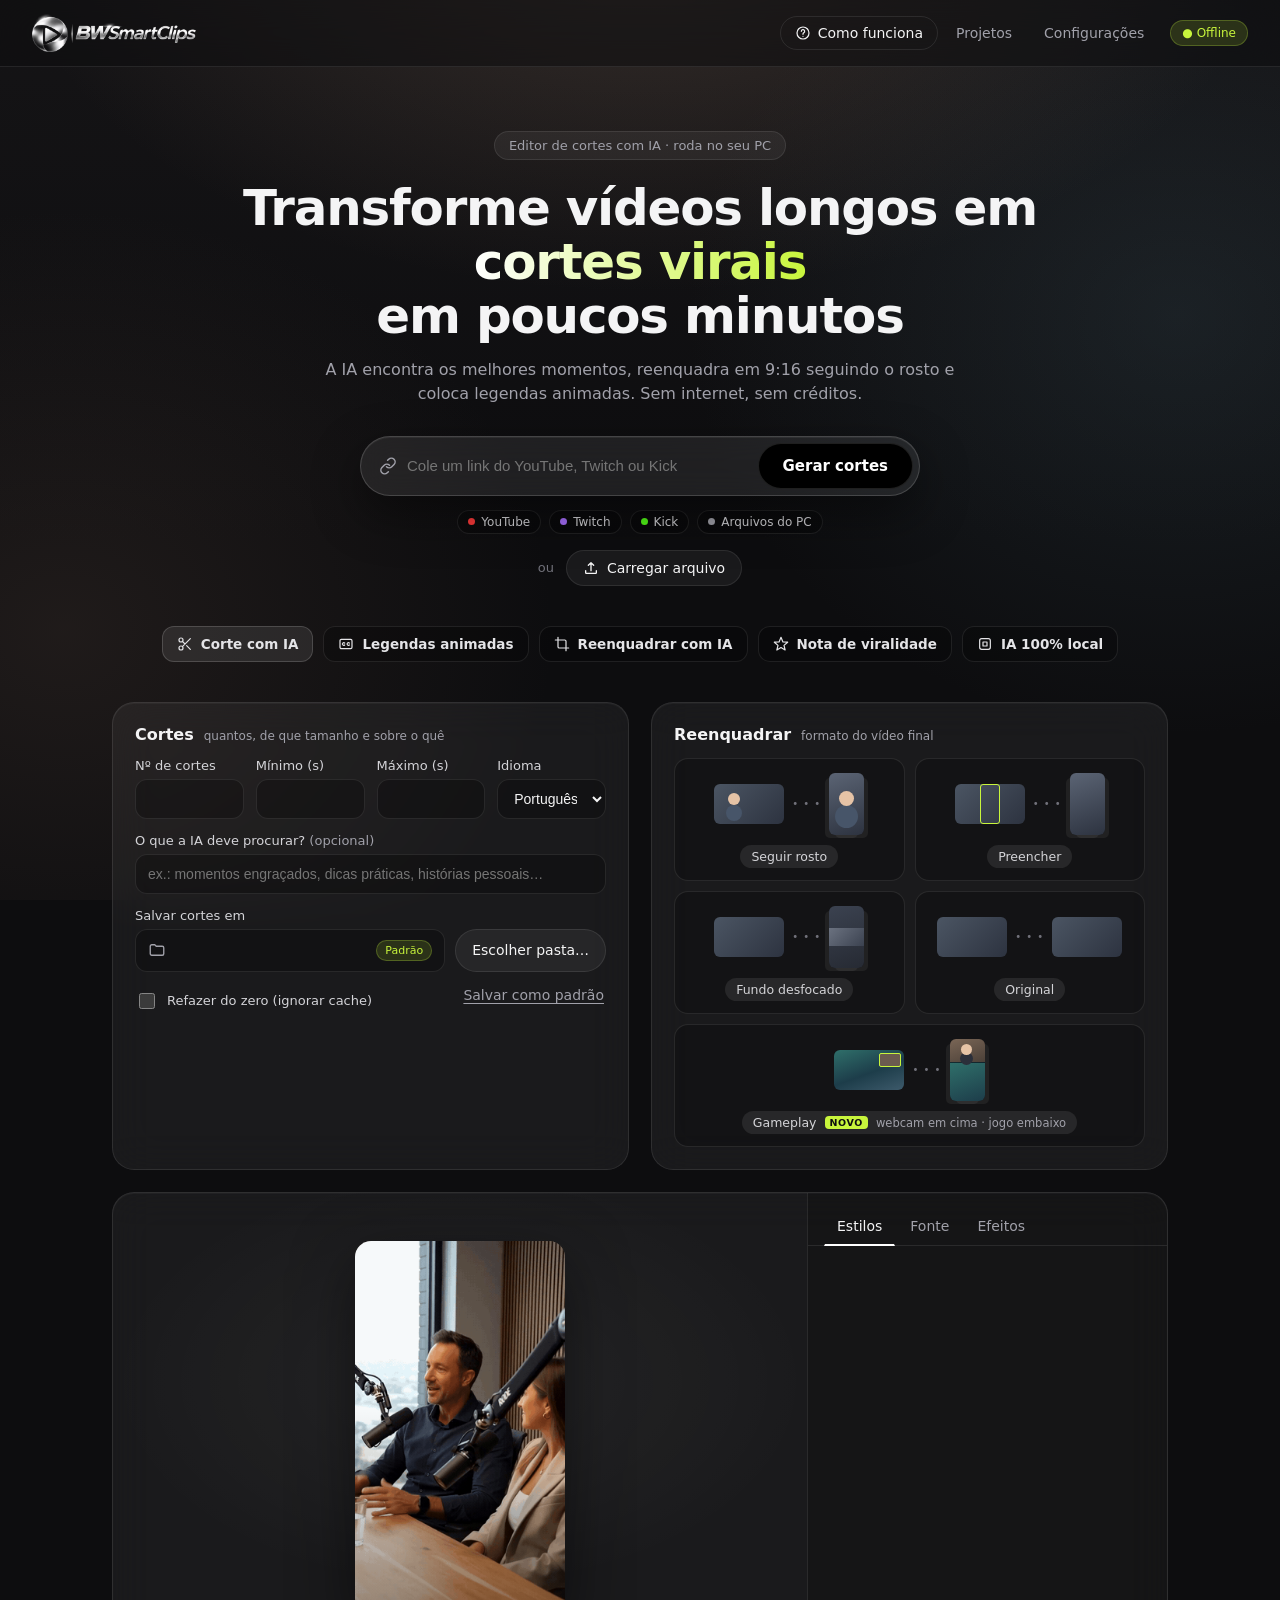
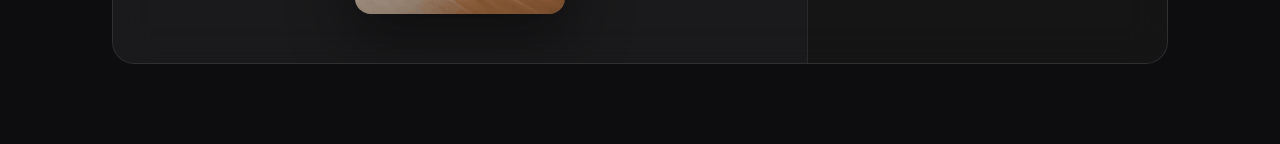
==== commit e4d14aeb: "Pasta de saída no painel Cortes, rolagem até o progresso e botão voltar ao topo - output_dir vazio =" ====
--- a/ui/index.html
+++ b/ui/index.html
@@ -79,6 +79,18 @@
         <label class="block"><span>O que a IA deve procurar? <span class="muted">(opcional)</span></span>
           <input id="opt-focus" type="text" placeholder="ex.: momentos engraçados, dicas práticas, histórias pessoais…" />
         </label>
+        <div class="block out-block">
+          <span>Salvar cortes em</span>
+          <div class="out-row">
+            <button class="out-path" id="out-path" title="Abrir a pasta">
+              <svg viewBox="0 0 24 24"><path d="M3 7a2 2 0 0 1 2-2h4l2 2h8a2 2 0 0 1 2 2v8a2 2 0 0 1-2 2H5a2 2 0 0 1-2-2z"/></svg>
+              <span class="out-text" id="out-text"></span>
+              <span class="out-tag" id="out-tag">Padrão</span>
+            </button>
+            <button class="secondary" id="btn-out-pick">Escolher pasta…</button>
+          </div>
+          <button class="link out-reset hidden" id="btn-out-default">Voltar para a pasta padrão</button>
+        </div>
         <div class="panel-foot">
           <label class="check"><input id="opt-reanalyze" type="checkbox" /> Refazer do zero (ignorar cache)</label>
           <button class="link" id="btn-save-defaults">Salvar como padrão</button>
@@ -203,6 +215,10 @@
     </section>
   </main>
 
+  <button class="to-top" id="btn-top" title="Voltar ao topo" aria-label="Voltar ao topo">
+    <svg viewBox="0 0 24 24"><path d="M12 19V5M5 12l7-7 7 7"/></svg>
+  </button>
+
   <!-- Projetos -->
   <div class="modal hidden" id="projects-modal">
     <div class="modal-box wide">
@@ -352,7 +368,7 @@
       </div>
 
       <div class="tab-body hidden" id="tab-output">
-        <div class="path-row"><label>Pasta dos projetos <input id="s-output" type="text" /></label><button class="secondary" id="btn-pick-output">…</button></div>
+        <div class="path-row"><label>Pasta dos projetos <input id="s-output" type="text" placeholder="Padrão do app" /></label><button class="secondary" id="btn-pick-output">…</button></div>
         <div class="grid two">
           <label>Resolução vertical
             <select id="s-height">
--- a/ui/style.css
+++ b/ui/style.css
@@ -338,3 +338,27 @@
 #fc-box span { position: absolute; top: -24px; left: -2px; background: var(--lime); color: #0d0d0f; font-size: 11px; font-weight: 700; padding: 2px 7px; border-radius: 6px 6px 6px 0; }
 .fc-loading { position: absolute; inset: 0; display: grid; place-items: center; color: var(--muted); font-size: 14px; background: rgba(0,0,0,.6); }
 .lay-name .new { font-size: 9.5px; letter-spacing: .6px; background: var(--lime); color: #0d0d0f; padding: 1px 5px; border-radius: 4px; margin-left: 4px; vertical-align: 1px; }
+
+/* Pasta de saída (painel Cortes) */
+.out-block { display: flex; flex-direction: column; gap: 6px; margin-top: 14px; font-size: 13px; color: #d4d4d8; }
+.out-block .out-reset { align-self: flex-start; }
+.out-row { display: flex; gap: 10px; align-items: stretch; }
+.out-path { flex: 1; min-width: 0; display: flex; align-items: center; gap: 10px; text-align: left; padding: 10px 12px;
+  background: rgba(0,0,0,.28); border: 1px solid var(--line); border-radius: 12px; color: var(--text); }
+.out-path:hover { border-color: var(--line-2); background: rgba(0,0,0,.38); }
+.out-path svg { width: 18px; height: 18px; flex: none; fill: none; stroke: var(--muted); stroke-width: 1.8; stroke-linejoin: round; }
+.out-text { flex: 1; min-width: 0; overflow: hidden; text-overflow: ellipsis; white-space: nowrap; direction: rtl; font-size: 13px; }
+.out-tag { flex: none; font-size: 11px; padding: 3px 8px; border-radius: 999px; color: var(--lime); background: var(--lime-dim); border: 1px solid rgba(200,245,60,.25); }
+.out-tag.custom { color: #e4e4e7; background: var(--glass-2); border-color: var(--line-2); }
+.out-reset { margin-top: -2px; font-size: 12px; }
+
+#progress-card { scroll-margin-top: 80px; }
+
+/* Botão flutuante "voltar ao topo" */
+.to-top { position: fixed; right: 26px; bottom: 26px; z-index: 20; width: 46px; height: 46px; padding: 0; border-radius: 50%;
+  display: grid; place-items: center; background: var(--lime); border: 0; color: #0d0d0f;
+  box-shadow: 0 10px 30px rgba(0,0,0,.45); opacity: 0; transform: translateY(14px) scale(.9); pointer-events: none;
+  transition: opacity .2s, transform .2s, filter .15s; }
+.to-top.show { opacity: 1; transform: none; pointer-events: auto; }
+.to-top:hover { filter: brightness(1.08); transform: translateY(-2px); }
+.to-top svg { width: 20px; height: 20px; fill: none; stroke: currentColor; stroke-width: 2.4; stroke-linecap: round; stroke-linejoin: round; }
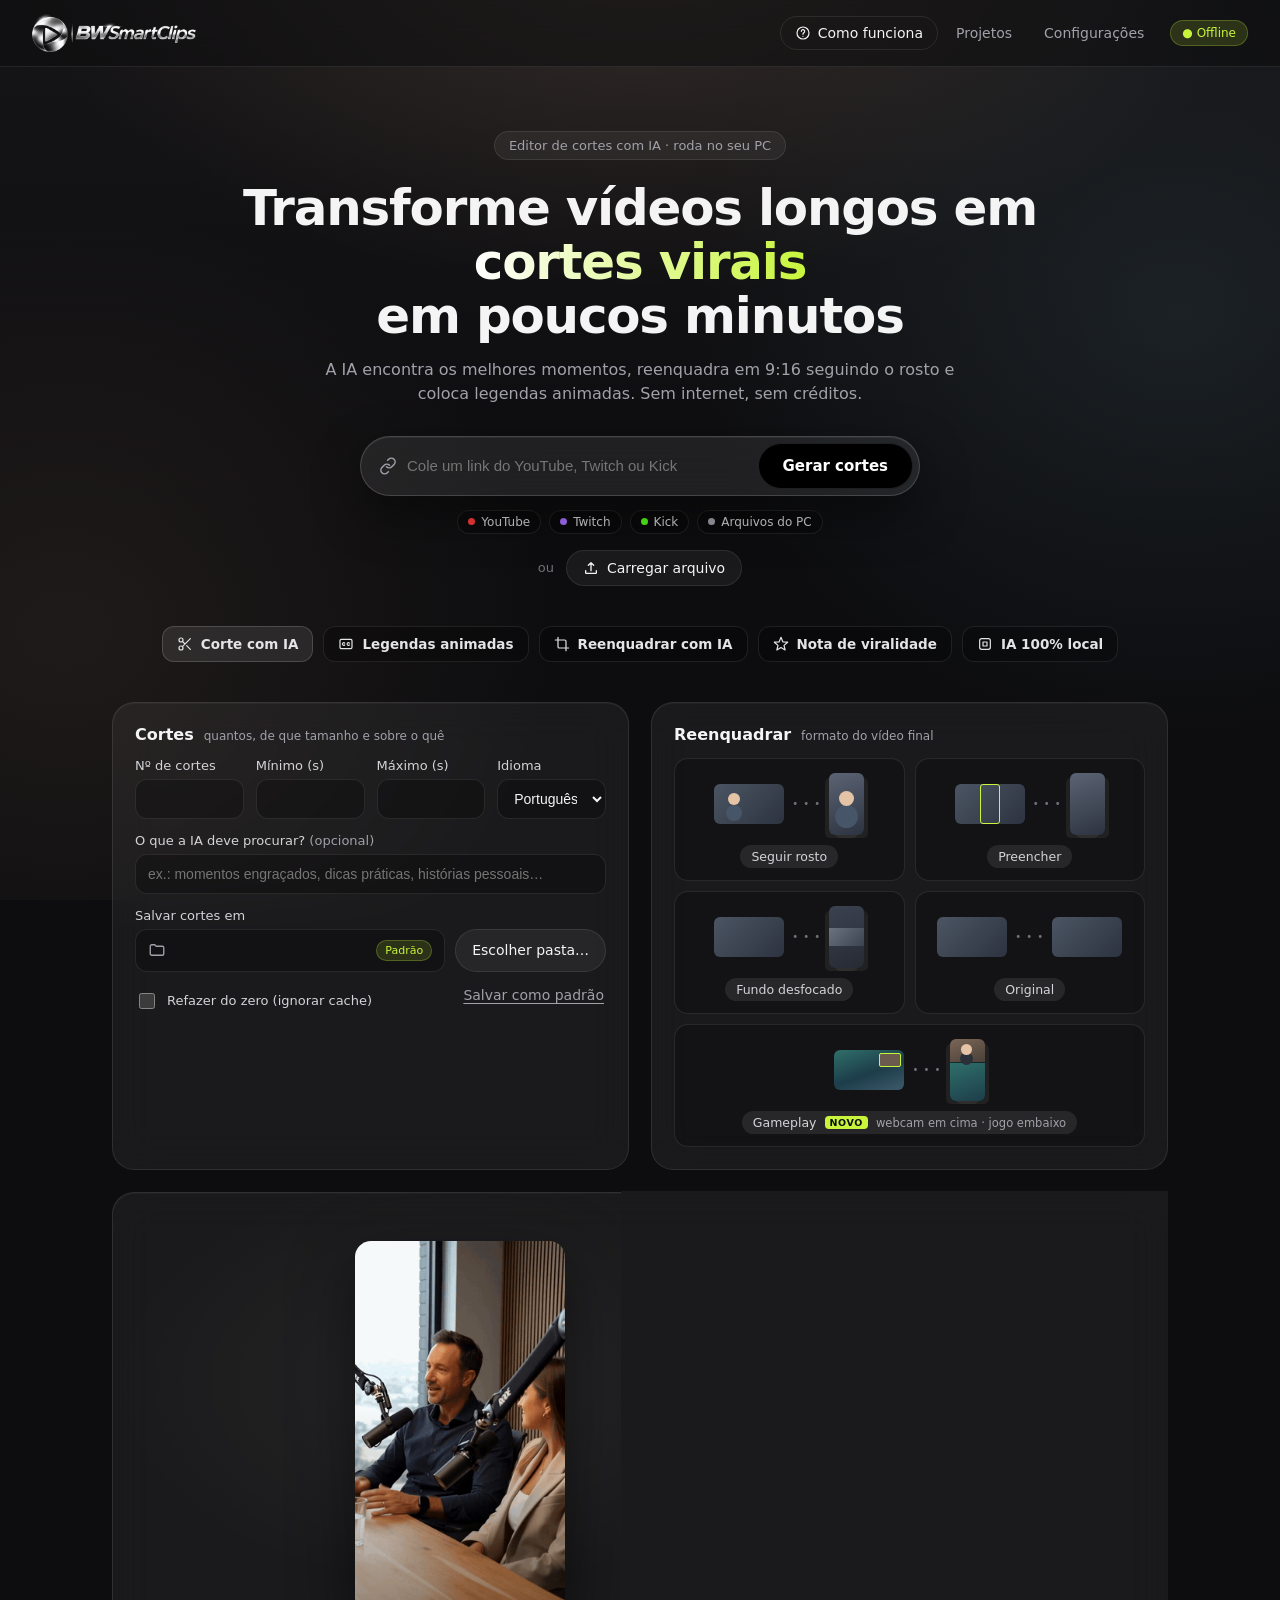
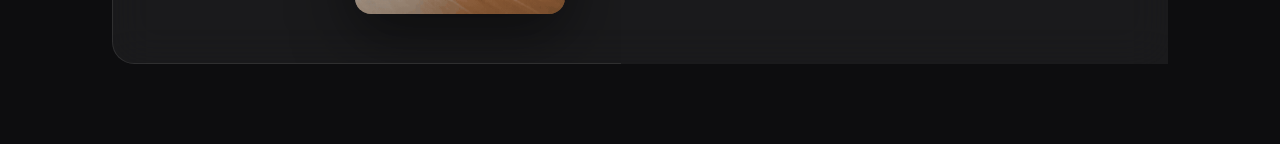
==== commit 3e1fac48: "Pasta dos modelos de IA configurável, com opção de mover os modelos existentes - Settings.models_dir" ====
--- a/ui/index.html
+++ b/ui/index.html
@@ -320,6 +320,13 @@
       <div class="tab-body hidden" id="tab-tools">
         <div id="tools-table" class="tools-table"></div>
         <fieldset>
+          <legend>Pasta dos modelos de IA</legend>
+          <div class="models-dir" data-models-dir></div>
+          <p class="muted small" style="margin:8px 0 0">Os modelos ocupam alguns GB. Escolha outro disco (ex.: <b>D:</b>) para não lotar o C.
+            Se você já tem arquivos <b>.gguf</b>/<b>.bin</b> numa pasta, escolha essa pasta: o app usa os modelos de lá, sem copiar.</p>
+          <div class="leftover hidden" data-leftover></div>
+        </fieldset>
+        <fieldset>
           <legend>Baixar / atualizar</legend>
           <div class="grid two">
             <label>Modelo de transcrição (Whisper) <select id="install-whisper"></select></label>
@@ -422,6 +429,7 @@
           <select id="setup-llm"></select>
         </label>
         <label class="check"><input id="setup-vad" type="checkbox" checked /> Detector de voz (deixa a transcrição mais rápida)</label>
+        <div class="block out-block"><span>Onde guardar os modelos</span><div class="models-dir" data-models-dir></div></div>
         <div class="space-info" id="setup-space"></div>
         <div class="bar small hidden" id="setup-bar"><div id="setup-fill"></div></div>
         <p class="muted small" id="setup-msg"></p>
--- a/ui/style.css
+++ b/ui/style.css
@@ -362,3 +362,12 @@
 .to-top.show { opacity: 1; transform: none; pointer-events: auto; }
 .to-top:hover { filter: brightness(1.08); transform: translateY(-2px); }
 .to-top svg { width: 20px; height: 20px; fill: none; stroke: currentColor; stroke-width: 2.4; stroke-linecap: round; stroke-linejoin: round; }
+
+/* Pasta dos modelos */
+.models-dir { display: flex; flex-direction: column; gap: 4px; }
+.leftover { margin-top: 12px; padding: 10px 12px; border-radius: 12px; font-size: 12.5px; line-height: 1.45;
+  background: rgba(200,245,60,.06); border: 1px solid rgba(200,245,60,.22); color: #e4e4e7;
+  display: flex; gap: 12px; align-items: center; justify-content: space-between; }
+.leftover button { flex: none; }
+.leftover .path { color: var(--muted); word-break: break-all; }
+.models-dir .out-reset, .models-dir .small { align-self: flex-start; }
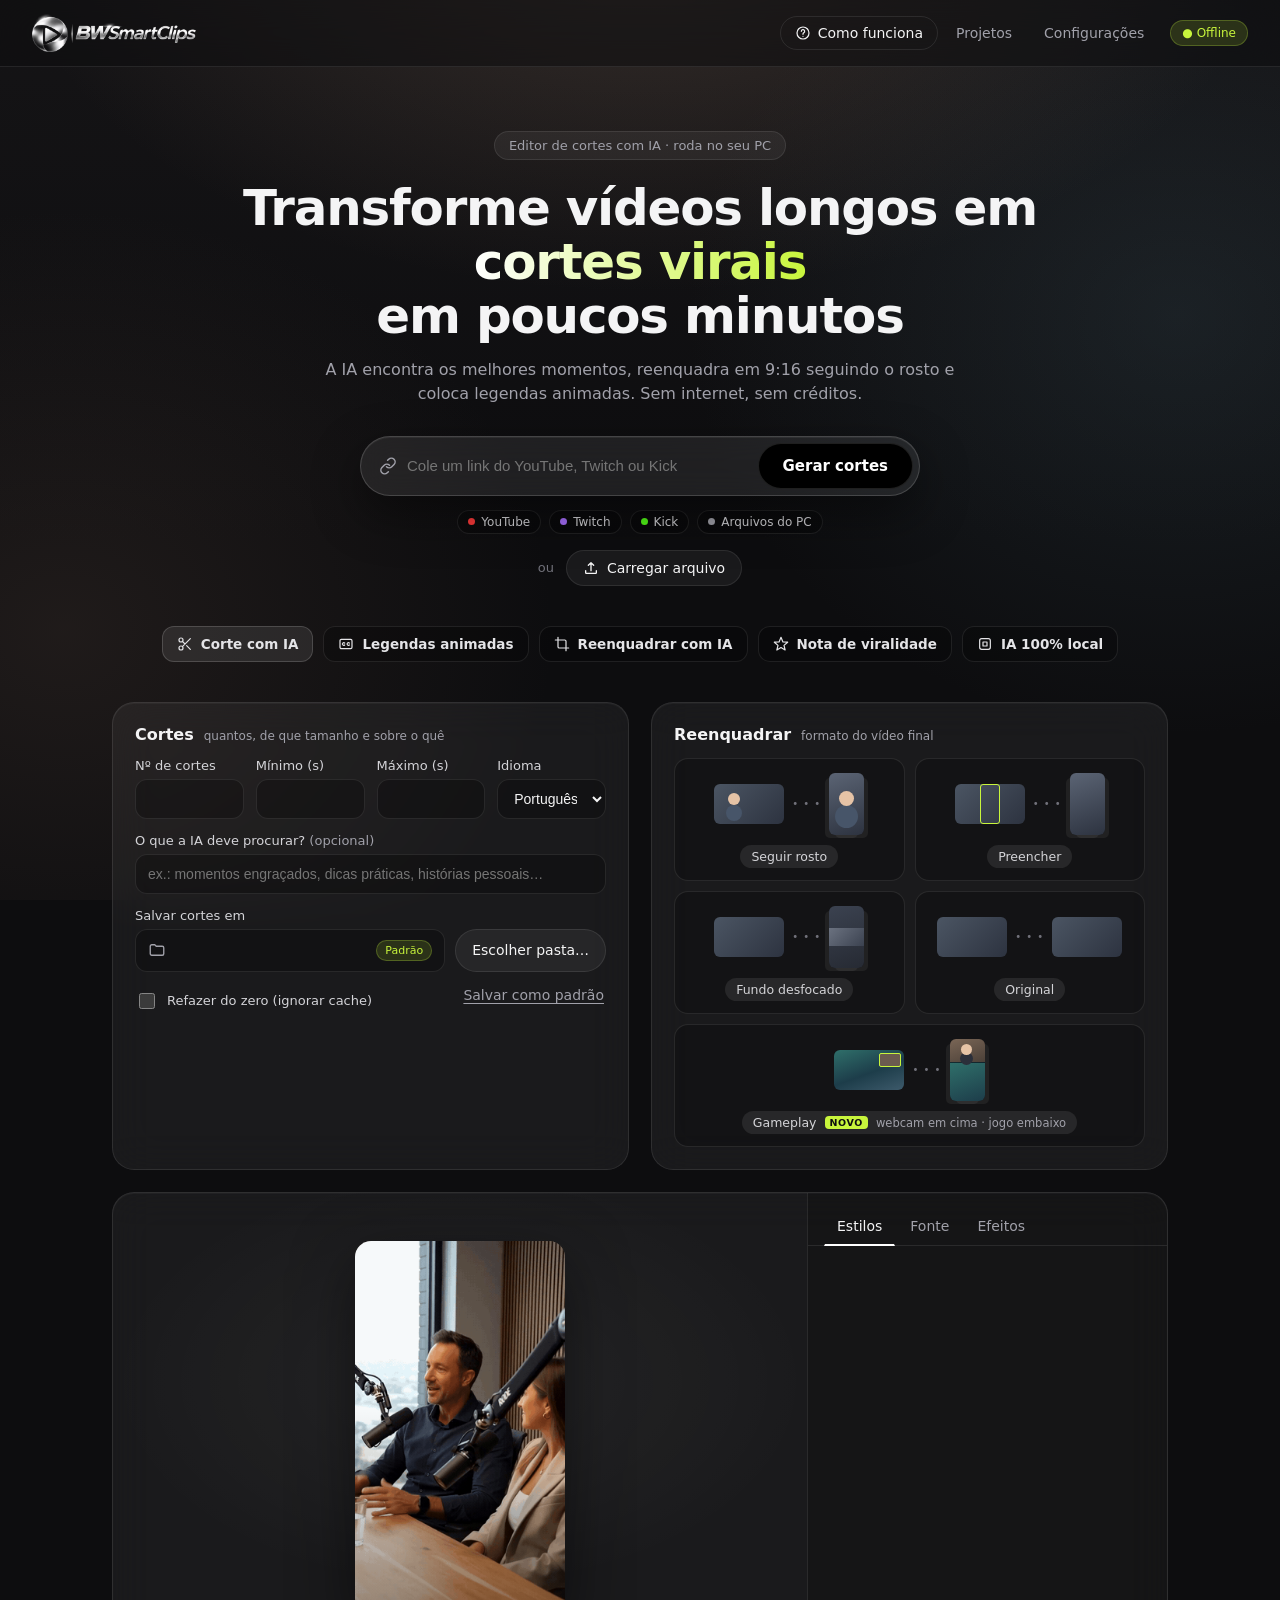
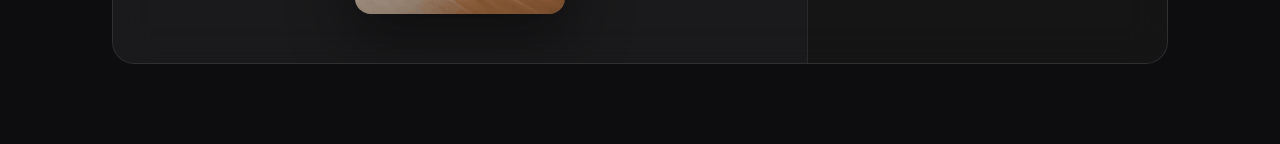
==== commit 22ad3aca: "IA local na placa de vídeo (llama.cpp Vulkan) com volta automática ao processador - Instalador baixa" ====
--- a/ui/index.html
+++ b/ui/index.html
@@ -24,6 +24,10 @@
     </nav>
   </header>
 
+  <div id="legacy-banner" class="banner hidden">
+    <div><strong>Dados no disco C:</strong> ferramentas e modelos de uma instalação anterior (<span id="legacy-size"></span>) podem ser movidos para a pasta do programa.</div>
+    <button class="pill-btn light" id="btn-legacy-open">Ver e mover</button>
+  </div>
   <div id="tools-banner" class="banner hidden">
     <div><strong>Faltam ferramentas:</strong> <span id="tools-missing"></span></div>
     <button class="pill-btn light" id="btn-banner-install">Instalar ferramentas</button>
@@ -263,7 +267,10 @@
             <label>Contexto (tokens) <input id="s-llm-context" type="number" min="2048" max="65536" step="1024" /></label>
             <label><span>Threads <span class="muted">(0 = auto)</span></span><input id="s-llm-threads" type="number" min="0" max="64" /></label>
           </div>
-          <p class="muted small">Mais trechos avaliados = cortes melhores, porém mais demora (cerca de 10–30 s por trecho em CPU).</p>
+          <label class="check"><input id="s-llm-gpu" type="checkbox" /> Usar a placa de vídeo quando houver (bem mais rápido)</label>
+          <p class="muted small gpu-status" id="gpu-status"></p>
+          <p class="muted small">Mais trechos avaliados = cortes melhores, porém mais demora (cerca de 10–30 s por trecho no processador;
+            na placa de vídeo, bem menos).</p>
         </fieldset>
         <fieldset data-provider="ollama">
           <legend>Ollama</legend>
@@ -319,6 +326,13 @@
 
       <div class="tab-body hidden" id="tab-tools">
         <div id="tools-table" class="tools-table"></div>
+        <fieldset>
+          <legend>Pasta do programa</legend>
+          <div class="out-path static"><svg viewBox="0 0 24 24"><path d="M3 7a2 2 0 0 1 2-2h4l2 2h8a2 2 0 0 1 2 2v8a2 2 0 0 1-2 2H5a2 2 0 0 1-2-2z"/></svg><span class="out-text" id="data-dir"></span></div>
+          <p class="muted small" style="margin:8px 0 0">Configurações, ferramentas, modelos e cache ficam junto do programa. Para usar outro disco,
+            reinstale e escolha a pasta (ex.: <b>D:\BWSmartClips</b>) na tela do instalador que pergunta <b>onde instalar</b>.</p>
+          <div class="leftover hidden" data-legacy></div>
+        </fieldset>
         <fieldset>
           <legend>Pasta dos modelos de IA</legend>
           <div class="models-dir" data-models-dir></div>
--- a/ui/style.css
+++ b/ui/style.css
@@ -371,3 +371,5 @@
 .leftover button { flex: none; }
 .leftover .path { color: var(--muted); word-break: break-all; }
 .models-dir .out-reset, .models-dir .small { align-self: flex-start; }
+.out-path.static { cursor: default; }
+.out-path.static:hover { background: rgba(0,0,0,.28); border-color: var(--line); }
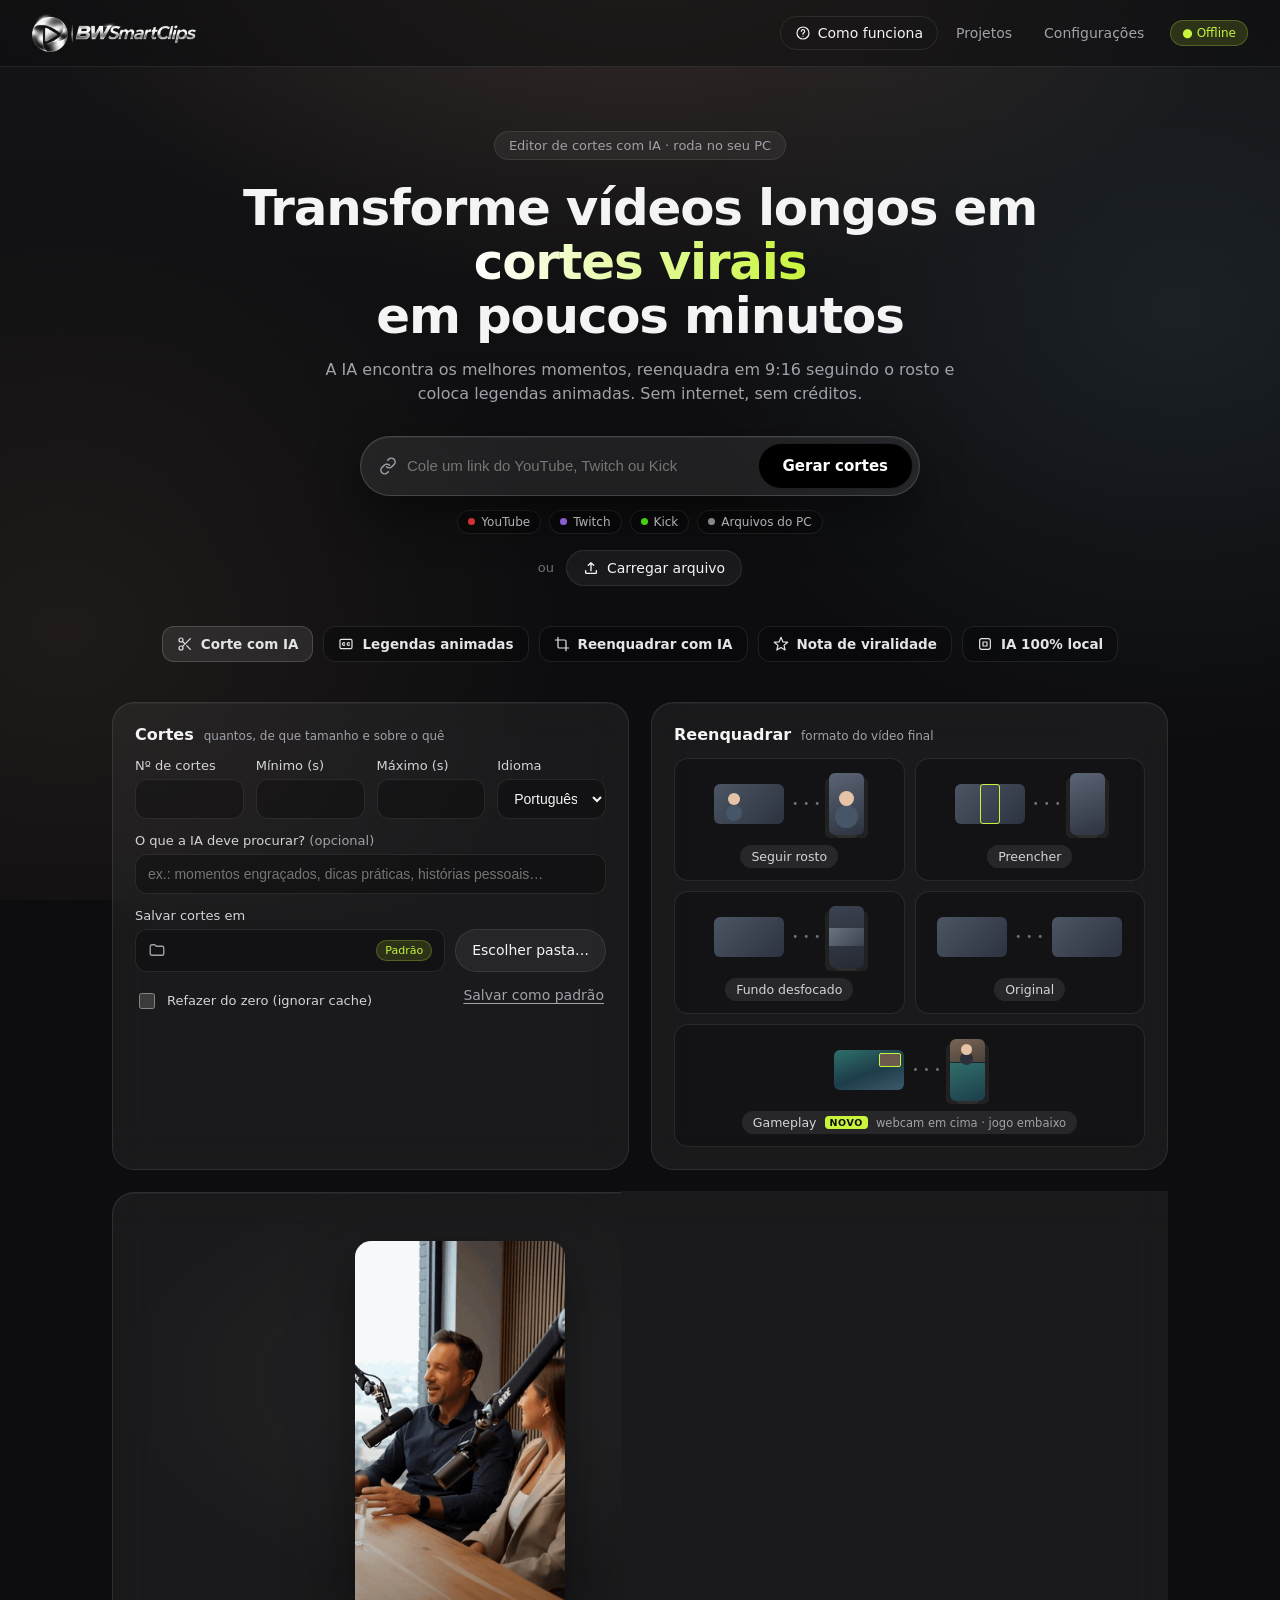
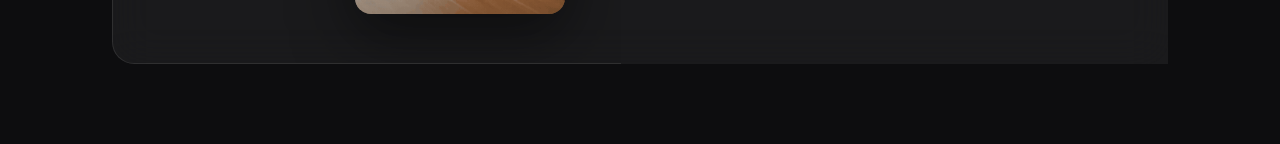
==== commit 12aed0d2: "Segurança: logins criptografados (DPAPI), sem leitura automática de navegadores, downloads conferido" ====
--- a/ui/index.html
+++ b/ui/index.html
@@ -367,15 +367,17 @@
             <div class="path-row"><label>Arquivo cookies.txt (qualquer plataforma) <input id="s-cookies" type="text" placeholder="exportado com a extensão &quot;Get cookies.txt LOCALLY&quot;" /></label><button class="secondary" data-pick="s-cookies" data-title="Escolha o arquivo cookies.txt">…</button></div>
             <label class="block">Ou ler cookies do navegador
               <select id="s-cookies-browser">
-                <option value="">Automático (tenta Firefox, Edge, Chrome…)</option>
-                <option value="firefox">Firefox (recomendado)</option>
+                <option value="">Não usar (recomendado)</option>
+                <option value="firefox">Firefox</option>
                 <option value="edge">Microsoft Edge</option>
                 <option value="chrome">Google Chrome</option>
                 <option value="brave">Brave</option>
                 <option value="opera">Opera</option>
               </select>
             </label>
-            <p class="muted small">No Windows, Chrome e Edge costumam bloquear a leitura dos cookies; prefira a conta conectada acima, o Firefox ou o cookies.txt.</p>
+            <p class="muted small">Prefira a conta conectada acima: ela fica guardada <b>criptografada</b> pelo Windows. Um arquivo cookies.txt
+              fica em texto puro (quem tiver acesso a ele entra na sua conta), e ler o navegador dá ao download acesso aos logins dele.
+              Use essas opções só se souber o que está fazendo.</p>
           </details>
         </fieldset>
         <fieldset>
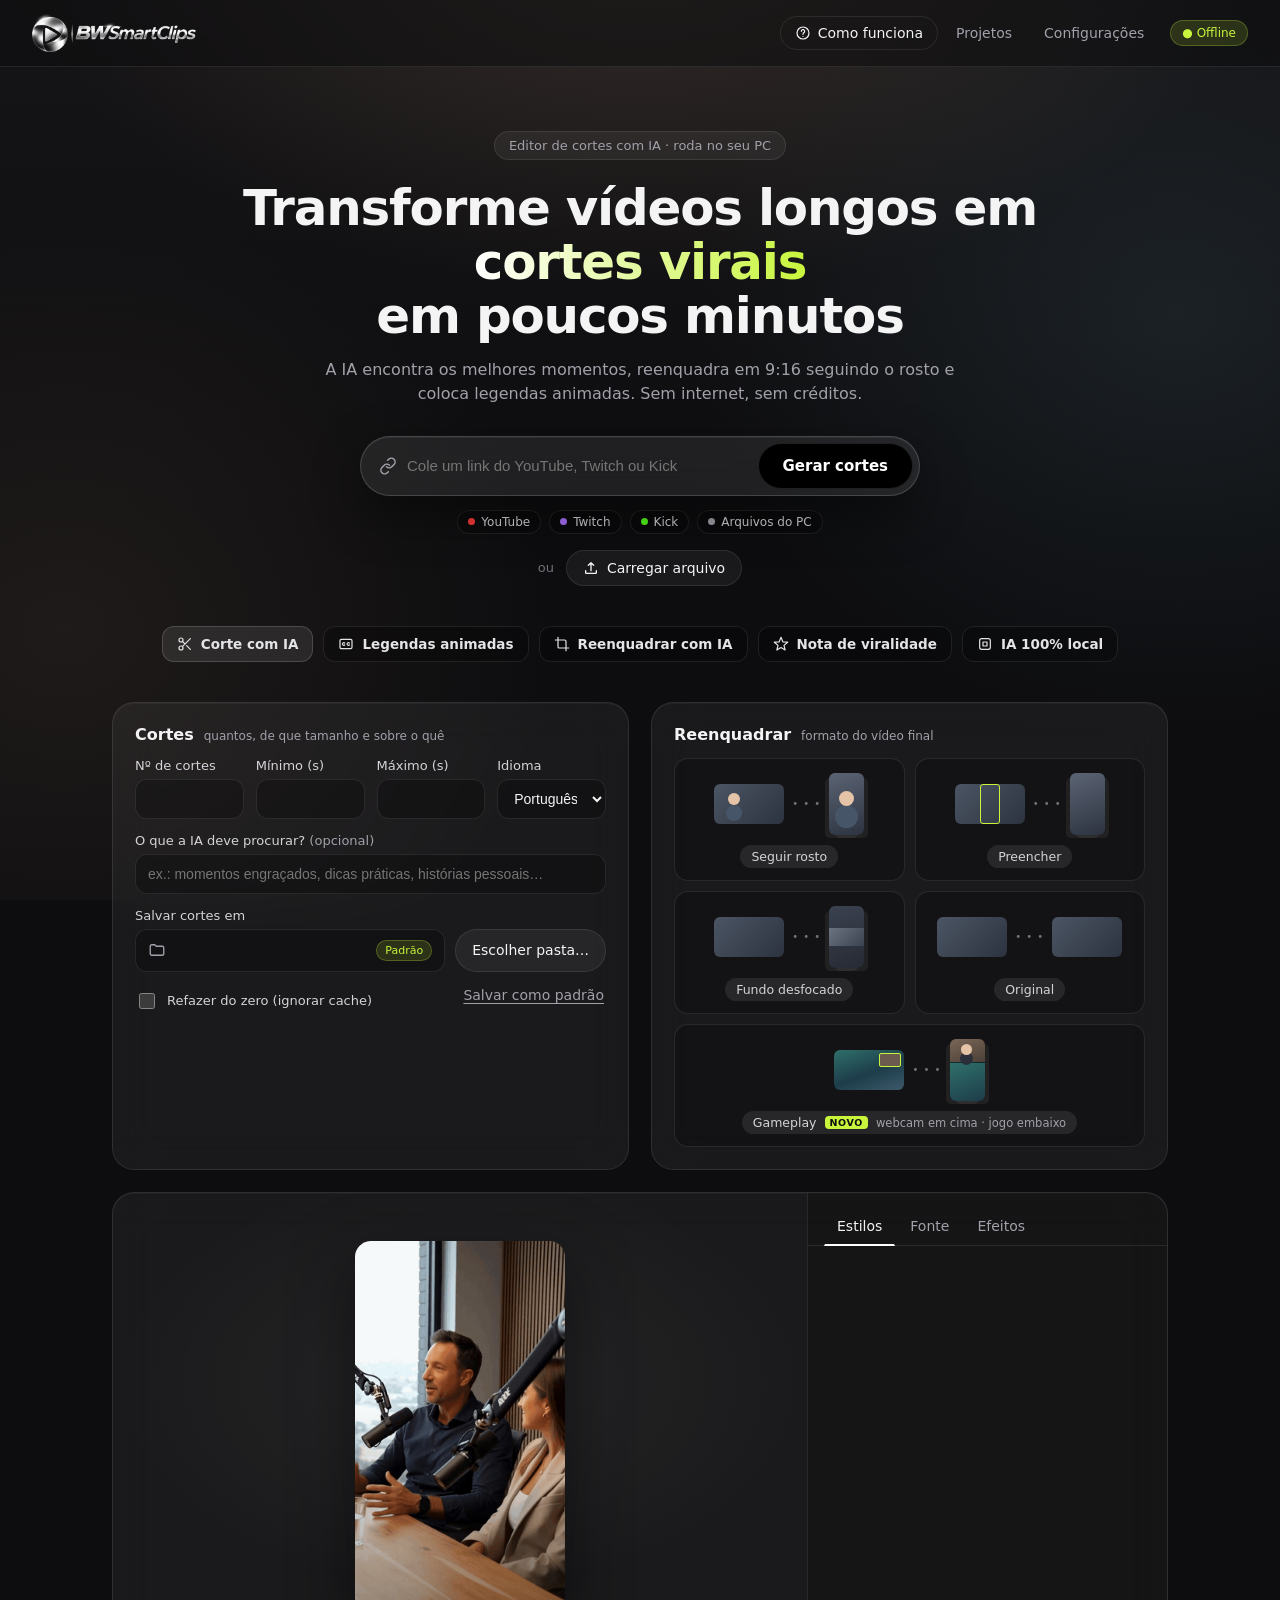
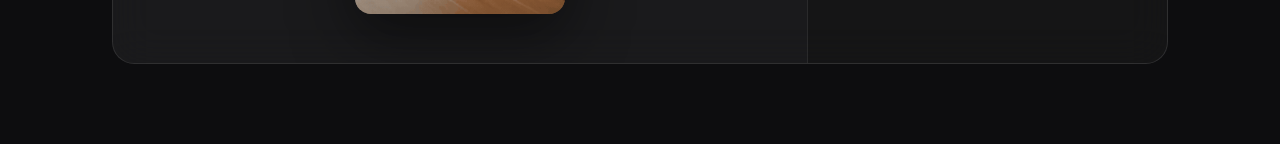
==== commit c38ac33d: "Interface por edição: trava de licença, aba Sobre com documentos, aviso e denúncia de conteúdo da IA" ====
--- a/ui/index.html
+++ b/ui/index.html
@@ -44,7 +44,7 @@
         <input id="source" type="text" placeholder="Cole um link do YouTube, Twitch ou Kick" spellcheck="false" />
         <button class="get-btn" id="btn-start">Gerar cortes</button>
       </div>
-      <div class="platforms">
+      <div class="platforms" id="platforms">
         <span class="plat yt">YouTube</span><span class="plat tw">Twitch</span><span class="plat kk">Kick</span><span class="plat pc">Arquivos do PC</span>
       </div>
       <div class="or-row">
@@ -246,6 +246,7 @@
         <button class="tab" data-tab="tab-transcription">Transcrição</button>
         <button class="tab" data-tab="tab-tools">Ferramentas e modelos</button>
         <button class="tab" data-tab="tab-output">Saída</button>
+        <button class="tab" data-tab="tab-about">Sobre</button>
       </div>
 
       <div class="tab-body" id="tab-ai">
@@ -329,7 +330,7 @@
         <fieldset>
           <legend>Pasta do programa</legend>
           <div class="out-path static"><svg viewBox="0 0 24 24"><path d="M3 7a2 2 0 0 1 2-2h4l2 2h8a2 2 0 0 1 2 2v8a2 2 0 0 1-2 2H5a2 2 0 0 1-2-2z"/></svg><span class="out-text" id="data-dir"></span></div>
-          <p class="muted small" style="margin:8px 0 0">Configurações, ferramentas, modelos e cache ficam junto do programa. Para usar outro disco,
+          <p class="muted small" style="margin:8px 0 0" id="data-dir-hint">Configurações, ferramentas, modelos e cache ficam junto do programa. Para usar outro disco,
             reinstale e escolha a pasta (ex.: <b>D:\BWSmartClips</b>) na tela do instalador que pergunta <b>onde instalar</b>.</p>
           <div class="leftover hidden" data-legacy></div>
         </fieldset>
@@ -421,7 +422,36 @@
         </fieldset>
       </div>
 
-      <div class="modal-foot">
+            <div class="tab-body hidden" id="tab-about">
+        <div class="about-head">
+          <img src="icone.png" alt="" class="about-icon" />
+          <div>
+            <h3>BWSmartClips <span class="muted" id="about-version"></span></h3>
+            <p class="muted small" id="about-edition"></p>
+          </div>
+        </div>
+        <div class="license-box" id="about-license"></div>
+        <fieldset>
+          <legend>Documentos</legend>
+          <div class="doc-links">
+            <button class="link" data-doc="termos-de-uso">Termos de Uso</button>
+            <button class="link" data-doc="licenca-de-uso">Licença de Uso do Software (EULA)</button>
+            <button class="link" data-doc="politica-de-privacidade">Política de Privacidade</button>
+            <button class="link" data-doc="avisos-de-terceiros">Avisos de licenças de terceiros</button>
+          </div>
+          <p class="muted small">English versions: <button class="link" data-doc="terms-of-use" data-lang="en">Terms</button> ·
+            <button class="link" data-doc="end-user-license-agreement" data-lang="en">EULA</button> ·
+            <button class="link" data-doc="privacy-policy" data-lang="en">Privacy</button> ·
+            <button class="link" data-doc="third-party-notices" data-lang="en">Third-party notices</button></p>
+        </fieldset>
+        <fieldset>
+          <legend>Inteligência artificial</legend>
+          <p class="muted small">A IA roda no seu computador. Títulos, justificativas, notas e hashtags dos cortes são gerados por IA e podem conter
+            erros ou conteúdo inadequado: revise antes de publicar.</p>
+          <button class="secondary" id="btn-report-ai">Reportar conteúdo gerado pela IA</button>
+        </fieldset>
+      </div>
+<div class="modal-foot">
         <span class="muted small" id="settings-status"></span>
         <button class="primary" id="btn-save-settings">Salvar</button>
       </div>
@@ -502,6 +532,30 @@
   </div>
 
   <div id="toast" class="toast hidden"></div>
+  <div class="modal hidden" id="doc-modal">
+    <div class="modal-box wide">
+      <div class="modal-head">
+        <h2 id="doc-title">Documento</h2>
+        <button class="ghost" data-close>✕</button>
+      </div>
+      <div class="tab-body doc-body" id="doc-body"></div>
+    </div>
+  </div>
+
+  <div class="license-lock hidden" id="license-lock">
+    <div class="lock-box">
+      <img src="logotipo.png" alt="BWSmartClips" class="lock-logo" />
+      <h2>Licença necessária</h2>
+      <p id="lock-msg"></p>
+      <div class="actions tight">
+        <button class="primary" id="btn-lock-store">Abrir na Microsoft Store</button>
+        <button class="secondary" id="btn-lock-retry">Verificar novamente</button>
+      </div>
+      <p class="muted small">A compra e a licença vitalícia ficam na sua conta da Microsoft. Já comprou? Entre na Microsoft Store com a mesma conta e
+        clique em "Verificar novamente".</p>
+    </div>
+  </div>
+
   <script src="app.js"></script>
 </body>
 </html>
--- a/ui/style.css
+++ b/ui/style.css
@@ -373,3 +373,24 @@
 .models-dir .out-reset, .models-dir .small { align-self: flex-start; }
 .out-path.static { cursor: default; }
 .out-path.static:hover { background: rgba(0,0,0,.28); border-color: var(--line); }
+
+/* Sobre */
+.about-head { display: flex; gap: 14px; align-items: center; }
+.about-head h3 { margin: 0; }
+.about-icon { width: 56px; height: 56px; border-radius: 14px; }
+.license-box { margin-top: 14px; padding: 10px 14px; border-radius: 12px; font-size: 13px; background: var(--glass); border: 1px solid var(--line); }
+.license-box.ok { border-color: rgba(200,245,60,.3); background: var(--lime-dim); }
+.license-box.bad { border-color: rgba(255,107,129,.35); background: rgba(255,107,129,.08); }
+.doc-links { display: flex; flex-wrap: wrap; gap: 4px 16px; }
+.doc-body { max-height: 62vh; overflow: auto; line-height: 1.55; font-size: 14px; }
+.doc-body h1 { font-size: 20px; } .doc-body h2 { font-size: 16px; margin-top: 22px; } .doc-body h3 { font-size: 14px; }
+.doc-body table { border-collapse: collapse; font-size: 12.5px; } .doc-body td, .doc-body th { border: 1px solid var(--line); padding: 4px 8px; text-align: left; }
+.ai-note { font-size: 11.5px; color: var(--muted); margin-top: 6px; }
+.ai-note button { font-size: 11.5px; padding: 0; }
+
+/* Trava de licença (edição Microsoft Store) */
+.license-lock { position: fixed; inset: 0; z-index: 100; display: grid; place-items: center; background: rgba(8,8,10,.86); backdrop-filter: blur(14px); }
+.lock-box { max-width: 460px; text-align: center; padding: 30px 28px; border-radius: 22px; background: #141417; border: 1px solid var(--line-2); }
+.lock-box .actions { justify-content: center; margin: 18px 0 10px; }
+.lock-logo { height: 34px; margin-bottom: 8px; }
+.trial-pill { margin-left: 8px; font-size: 12px; color: #fde68a; background: rgba(251,191,36,.12); border: 1px solid rgba(251,191,36,.3); padding: 5px 11px; border-radius: 999px; }
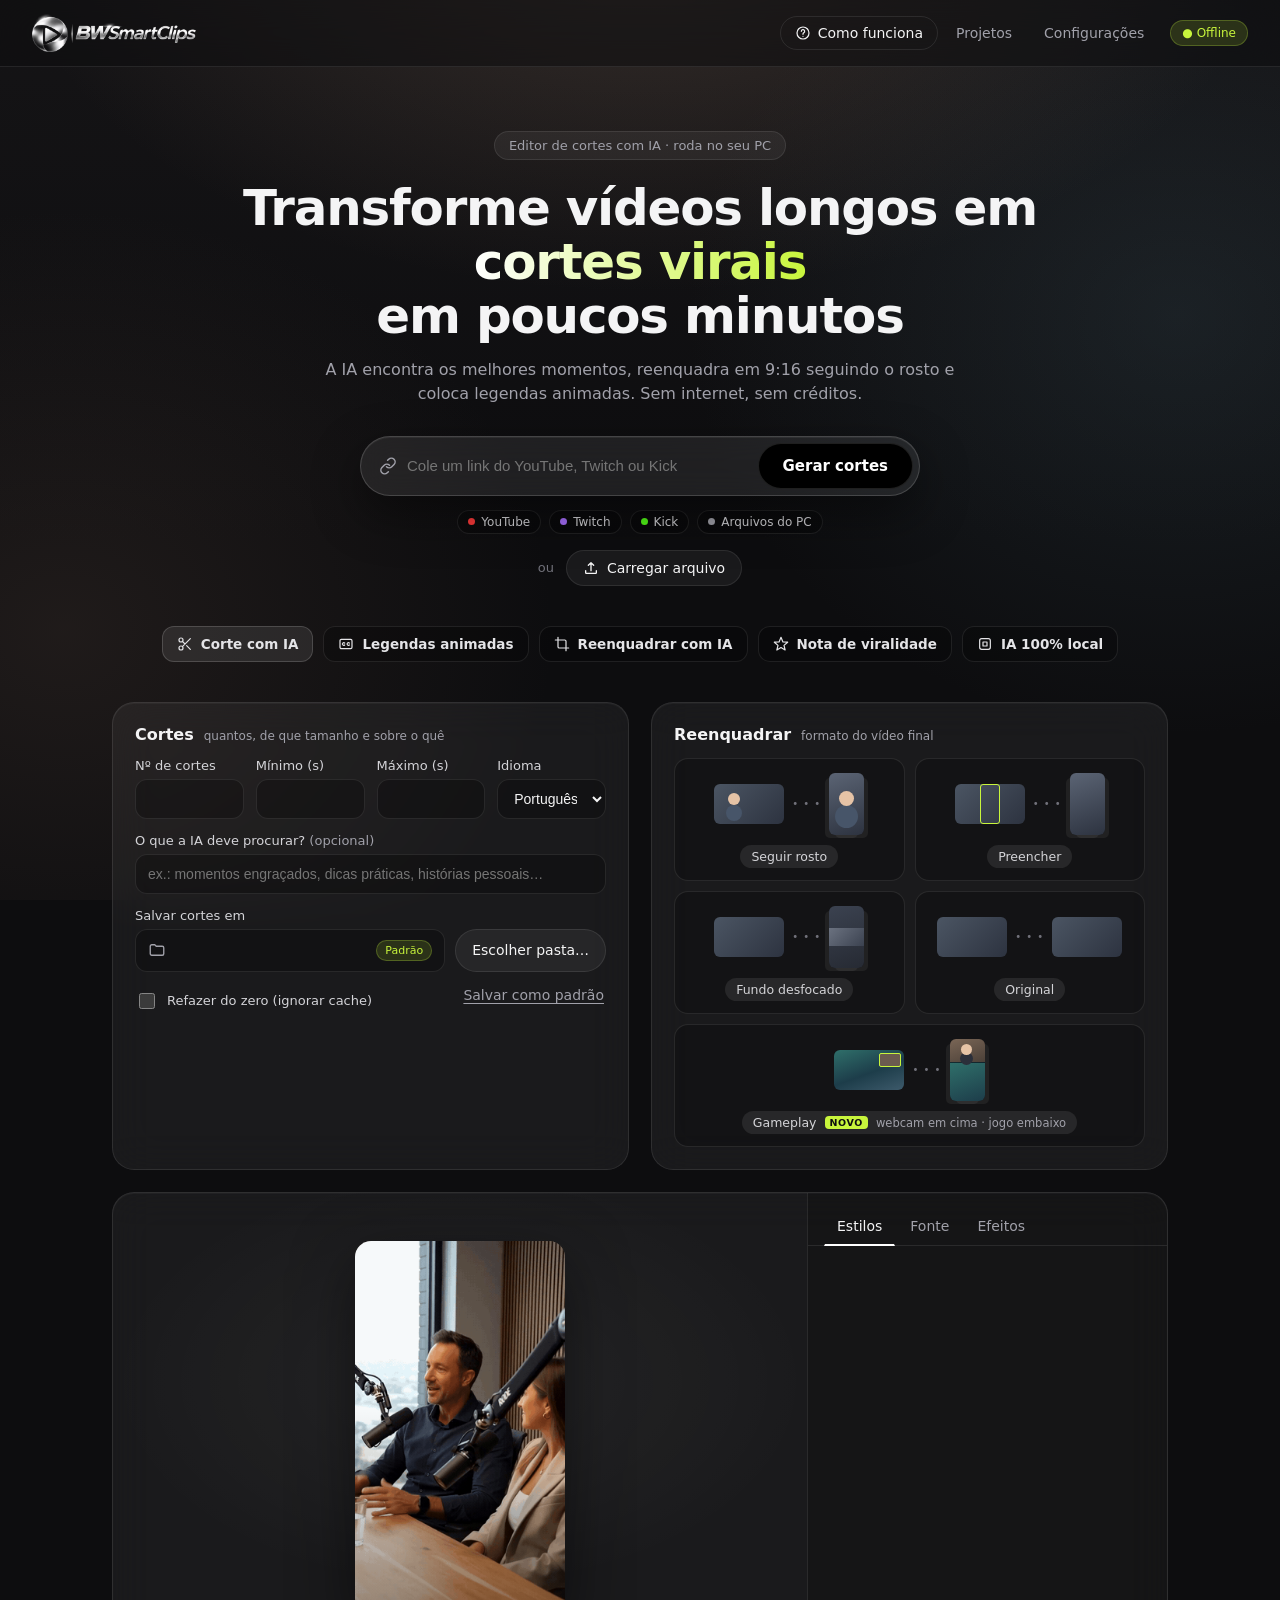
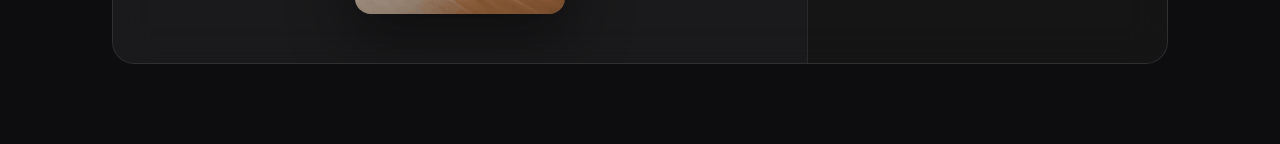
==== commit d7bd8e32: "Edição Store ignora caminhos manuais de ferramentas: só executa o que vem assinado no pacote Co-Auth" ====
--- a/ui/index.html
+++ b/ui/index.html
@@ -381,7 +381,7 @@
               Use essas opções só se souber o que está fazendo.</p>
           </details>
         </fieldset>
-        <fieldset>
+        <fieldset id="manual-paths">
           <legend>Caminhos manuais <span class="muted">(deixe vazio para detectar)</span></legend>
           <div class="path-row"><label>ffmpeg <input id="s-ffmpeg" type="text" /></label><button class="secondary" data-pick="s-ffmpeg">…</button></div>
           <div class="path-row"><label>ffprobe <input id="s-ffprobe" type="text" /></label><button class="secondary" data-pick="s-ffprobe">…</button></div>
